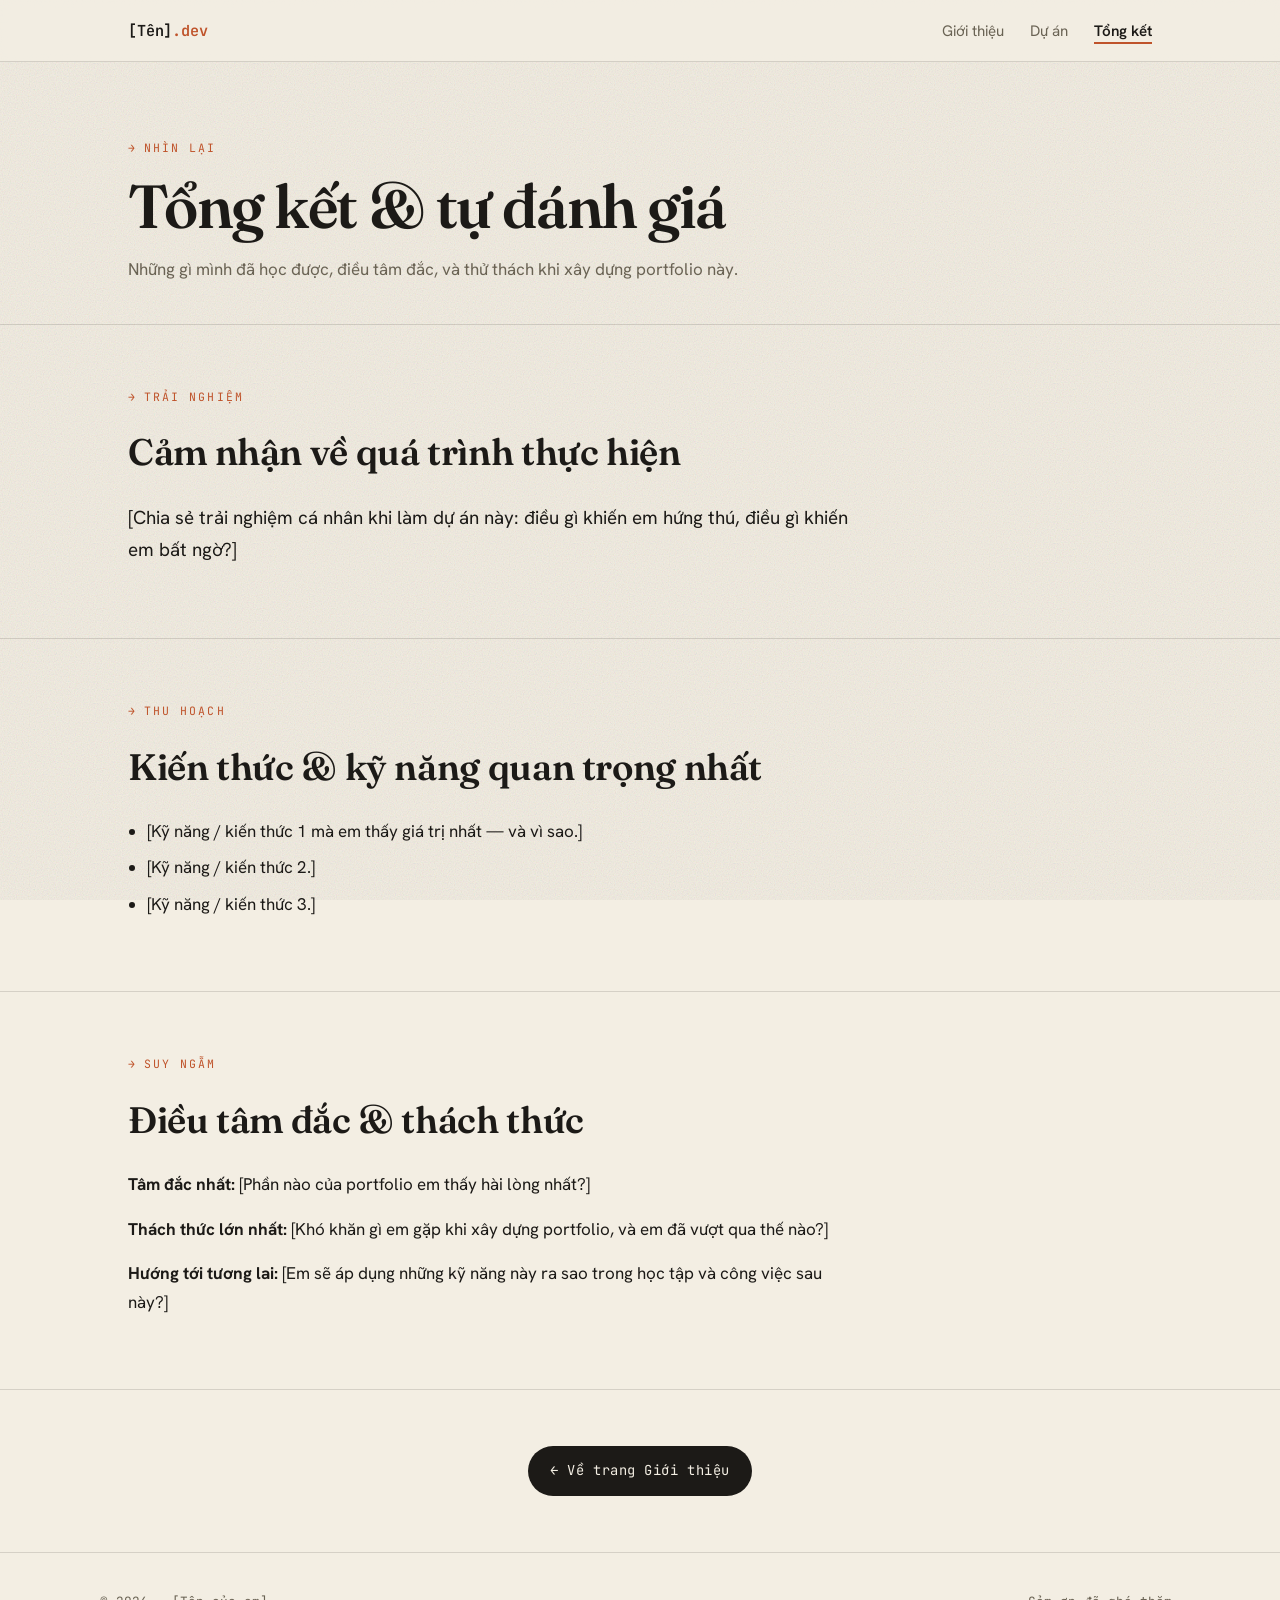
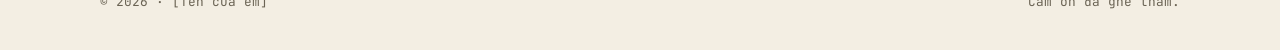
==== conclusion.html @ d0f8192b "Add files via upload" ====
<!DOCTYPE html>
<html lang="vi">
<head>
  <meta charset="UTF-8" />
  <meta name="viewport" content="width=device-width, initial-scale=1.0" />
  <title>Tổng kết — [Tên của em]</title>
  <link rel="preconnect" href="https://fonts.googleapis.com" />
  <link rel="preconnect" href="https://fonts.gstatic.com" crossorigin />
  <link href="https://fonts.googleapis.com/css2?family=Fraunces:ital,opsz,wght@0,9..144,400..700;1,9..144,400..600&family=Hanken+Grotesk:wght@400;500;600&family=JetBrains+Mono:wght@400;500;600&display=swap" rel="stylesheet" />
  <link rel="stylesheet" href="style.css" />
</head>
<body>

  <header class="topbar">
    <nav class="nav">
      <a class="brand" href="index.html">[Tên]<span>.dev</span></a>
      <ul class="nav-links">
        <li><a href="index.html">Giới thiệu</a></li>
        <li><a href="projects.html">Dự án</a></li>
        <li><a href="conclusion.html" class="is-active">Tổng kết</a></li>
      </ul>
    </nav>
  </header>

  <section class="page-head">
    <div class="wrap">
      <span class="kicker rise d1">Nhìn lại</span>
      <h1 class="rise d2">Tổng kết &amp; tự đánh giá</h1>
      <p class="rise d3">Những gì mình đã học được, điều tâm đắc, và thử thách khi xây dựng portfolio này.</p>
    </div>
  </section>

  <!-- ===== TRẢI NGHIỆM ===== -->
  <section class="section">
    <div class="wrap">
      <span class="kicker">Trải nghiệm</span>
      <h2>Cảm nhận về quá trình thực hiện</h2>
      <!-- 👉 Viết thật, bằng giọng của em — đây là phần thể hiện sự trưởng thành -->
      <p class="lead">[Chia sẻ trải nghiệm cá nhân khi làm dự án này: điều gì khiến em hứng thú,
         điều gì khiến em bất ngờ?]</p>
    </div>
  </section>

  <!-- ===== KIẾN THỨC & KỸ NĂNG ===== -->
  <section class="section">
    <div class="wrap">
      <span class="kicker">Thu hoạch</span>
      <h2>Kiến thức &amp; kỹ năng quan trọng nhất</h2>
      <ul>
        <li>[Kỹ năng / kiến thức 1 mà em thấy giá trị nhất — và vì sao.]</li>
        <li>[Kỹ năng / kiến thức 2.]</li>
        <li>[Kỹ năng / kiến thức 3.]</li>
      </ul>
    </div>
  </section>

  <!-- ===== TÂM ĐẮC & THÁCH THỨC ===== -->
  <section class="section">
    <div class="wrap">
      <span class="kicker">Suy ngẫm</span>
      <h2>Điều tâm đắc &amp; thách thức</h2>
      <p><strong>Tâm đắc nhất:</strong> [Phần nào của portfolio em thấy hài lòng nhất?]</p>
      <p><strong>Thách thức lớn nhất:</strong> [Khó khăn gì em gặp khi xây dựng portfolio, và
         em đã vượt qua thế nào?]</p>
      <p><strong>Hướng tới tương lai:</strong> [Em sẽ áp dụng những kỹ năng này ra sao trong
         học tập và công việc sau này?]</p>
    </div>
  </section>

  <section class="section" style="text-align:center;">
    <div class="wrap">
      <a class="btn" href="index.html">← Về trang Giới thiệu</a>
    </div>
  </section>

  <footer class="foot">
    <div class="wrap" style="display:flex; justify-content:space-between; flex-wrap:wrap; gap:10px; padding:0;">
      <span>© 2026 · [Tên của em]</span>
      <span>Cảm ơn đã ghé thăm.</span>
    </div>
  </footer>

</body>
</html>
---- style.css ----
/* =========================================================
   PORTFOLIO — STYLE.CSS
   Bảng màu, font, bố cục dùng chung cho cả 3 trang.
   Em hầu như KHÔNG cần sửa file này. Nếu muốn đổi màu chủ đạo,
   chỉ cần đổi giá trị --accent ở ngay khối :root bên dưới.
   ========================================================= */

:root {
  /* --- Màu --- */
  --paper:      #F3EEE3;   /* nền giấy ngả kem */
  --paper-2:    #ECE4D4;   /* nền khối/thẻ, đậm hơn nền chính một chút */
  --ink:        #1C1A17;   /* chữ chính, gần đen, hơi ấm */
  --ink-soft:   #6A6354;   /* chữ phụ, nâu xám */
  --accent:     #BF532A;   /* MÀU NHẤN — đổi mã này là đổi tông cả web */
  --accent-deep:#8E3C1C;
  --line:       rgba(28, 26, 23, 0.14);

  /* --- Font --- */
  --display: "Fraunces", Georgia, serif;
  --body:    "Hanken Grotesk", system-ui, sans-serif;
  --mono:    "JetBrains Mono", "Courier New", monospace;

  --maxw: 1080px;
}

/* --- Reset nhẹ --- */
*, *::before, *::after { box-sizing: border-box; margin: 0; padding: 0; }
html { scroll-behavior: smooth; }

body {
  font-family: var(--body);
  background: var(--paper);
  color: var(--ink);
  line-height: 1.7;
  font-size: 17px;
  -webkit-font-smoothing: antialiased;
  position: relative;
  overflow-x: hidden;
}

/* Lớp giấy nhám rất mờ tạo chiều sâu (không bắt buộc, thuần trang trí) */
body::before {
  content: "";
  position: fixed;
  inset: 0;
  pointer-events: none;
  z-index: 0;
  opacity: 0.45;
  background-image: url("data:image/svg+xml,%3Csvg xmlns='http://www.w3.org/2000/svg' width='160' height='160'%3E%3Cfilter id='n'%3E%3CfeTurbulence type='fractalNoise' baseFrequency='0.85' numOctaves='2' stitchTiles='stitch'/%3E%3C/filter%3E%3Crect width='100%25' height='100%25' filter='url(%23n)' opacity='0.5'/%3E%3C/svg%3E");
  mix-blend-mode: multiply;
}

/* =========================================================
   LAYOUT CHUNG
   ========================================================= */
.wrap { width: 100%; max-width: var(--maxw); margin: 0 auto; padding: 0 28px; position: relative; z-index: 1; }

.kicker {
  font-family: var(--mono);
  font-size: 0.72rem;
  letter-spacing: 0.18em;
  text-transform: uppercase;
  color: var(--accent);
  display: inline-flex;
  align-items: center;
  gap: 0.6em;
}
.kicker::before { content: "→"; }

/* =========================================================
   THANH ĐIỀU HƯỚNG (dùng chung 3 trang)
   ========================================================= */
.topbar {
  position: sticky;
  top: 0;
  z-index: 20;
  background: rgba(243, 238, 227, 0.82);
  backdrop-filter: blur(8px);
  border-bottom: 1px solid var(--line);
}
.nav {
  max-width: var(--maxw);
  margin: 0 auto;
  padding: 16px 28px;
  display: flex;
  align-items: center;
  justify-content: space-between;
}
.brand {
  font-family: var(--mono);
  font-size: 0.95rem;
  font-weight: 600;
  color: var(--ink);
  text-decoration: none;
  letter-spacing: -0.01em;
}
.brand span { color: var(--accent); }
.nav-links { display: flex; gap: 26px; list-style: none; }
.nav-links a {
  font-size: 0.95rem;
  color: var(--ink-soft);
  text-decoration: none;
  position: relative;
  padding-bottom: 3px;
  transition: color 0.2s ease;
}
.nav-links a::after {
  content: "";
  position: absolute;
  left: 0; bottom: 0;
  width: 0; height: 2px;
  background: var(--accent);
  transition: width 0.28s ease;
}
.nav-links a:hover { color: var(--ink); }
.nav-links a:hover::after,
.nav-links a.is-active::after { width: 100%; }
.nav-links a.is-active { color: var(--ink); font-weight: 600; }

/* =========================================================
   HERO (trang Giới thiệu)
   ========================================================= */
.hero { padding: 90px 0 70px; border-bottom: 1px solid var(--line); }
.hero h1 {
  font-family: var(--display);
  font-weight: 600;
  font-size: clamp(2.6rem, 7vw, 5.2rem);
  line-height: 1.02;
  letter-spacing: -0.02em;
  margin: 18px 0 22px;
}
.hero h1 em { font-style: italic; color: var(--accent); }
.hero .lede {
  font-size: clamp(1.05rem, 2.2vw, 1.35rem);
  color: var(--ink-soft);
  max-width: 620px;
}

/* =========================================================
   TIÊU ĐỀ TRANG (Dự án / Tổng kết)
   ========================================================= */
.page-head { padding: 70px 0 40px; border-bottom: 1px solid var(--line); }
.page-head h1 {
  font-family: var(--display);
  font-weight: 600;
  font-size: clamp(2.2rem, 5.5vw, 3.8rem);
  line-height: 1.05;
  letter-spacing: -0.02em;
  margin-top: 14px;
}
.page-head p { color: var(--ink-soft); max-width: 640px; margin-top: 16px; }

/* =========================================================
   KHỐI NỘI DUNG CHUNG
   ========================================================= */
.section { padding: 56px 0; border-bottom: 1px solid var(--line); }
.section:last-of-type { border-bottom: none; }
.section h2 {
  font-family: var(--display);
  font-weight: 600;
  font-size: clamp(1.6rem, 3.4vw, 2.3rem);
  letter-spacing: -0.01em;
  margin: 12px 0 18px;
}
.section p { margin-bottom: 16px; max-width: 720px; }
.section ul { margin: 4px 0 16px 1.1em; max-width: 720px; }
.section li { margin-bottom: 8px; }
.lead { font-size: 1.18rem; color: var(--ink); }

a.inline { color: var(--accent-deep); text-decoration: underline; text-underline-offset: 3px; }

/* =========================================================
   THẺ DỰ ÁN (6 nhiệm vụ)
   ========================================================= */
.project {
  padding: 48px 0;
  border-bottom: 1px solid var(--line);
  display: grid;
  grid-template-columns: 88px 1fr;
  gap: 8px 28px;
}
.project:last-child { border-bottom: none; }
.project .num {
  font-family: var(--display);
  font-size: 3rem;
  font-weight: 500;
  line-height: 1;
  color: var(--accent);
  font-feature-settings: "ss01";
}
.project .head .src {
  font-family: var(--mono);
  font-size: 0.74rem;
  letter-spacing: 0.08em;
  color: var(--ink-soft);
  background: var(--paper-2);
  border: 1px solid var(--line);
  padding: 3px 9px;
  border-radius: 999px;
  display: inline-block;
  margin-bottom: 10px;
}
.project h3 {
  font-family: var(--display);
  font-weight: 600;
  font-size: clamp(1.4rem, 3vw, 1.9rem);
  letter-spacing: -0.01em;
  line-height: 1.1;
  margin-bottom: 18px;
}
.project .body { grid-column: 2; }
.project .body p { max-width: 720px; margin-bottom: 14px; }

/* Tiểu mục: Mục tiêu / Quá trình / Sản phẩm */
.subhead {
  font-family: var(--mono);
  font-size: 0.78rem;
  letter-spacing: 0.1em;
  text-transform: uppercase;
  color: var(--accent-deep);
  margin: 22px 0 6px;
  display: block;
}

/* Khung "Phản tư / Vì sao" — chính phần này kéo điểm lên Mức 4 */
.reflect {
  margin-top: 22px;
  padding: 18px 22px;
  background: var(--paper-2);
  border-left: 3px solid var(--accent);
  border-radius: 0 8px 8px 0;
}
.reflect .label {
  font-family: var(--mono);
  font-size: 0.72rem;
  letter-spacing: 0.14em;
  text-transform: uppercase;
  color: var(--accent-deep);
  display: block;
  margin-bottom: 8px;
}
.reflect p { margin-bottom: 0; font-size: 0.98rem; }

/* Khối code / quy tắc đặt tên / prompt — hợp gu CS */
.code {
  font-family: var(--mono);
  font-size: 0.88rem;
  background: var(--ink);
  color: #EDE7D8;
  padding: 16px 18px;
  border-radius: 8px;
  overflow-x: auto;
  margin: 10px 0 16px;
  line-height: 1.6;
}

/* Ảnh chụp minh hoạ + chú thích */
figure { margin: 16px 0 18px; }
figure img {
  width: 100%;
  height: auto;
  display: block;
  border: 1px solid var(--line);
  border-radius: 8px;
}
figcaption {
  font-family: var(--mono);
  font-size: 0.76rem;
  color: var(--ink-soft);
  margin-top: 8px;
}
.img-placeholder {
  border: 1.5px dashed var(--accent);
  border-radius: 8px;
  background: var(--paper-2);
  padding: 38px 20px;
  text-align: center;
  font-family: var(--mono);
  font-size: 0.82rem;
  color: var(--ink-soft);
}

/* Nhúng video (tỉ lệ 16:9) */
.video {
  position: relative;
  width: 100%;
  aspect-ratio: 16 / 9;
  border-radius: 8px;
  overflow: hidden;
  border: 1px solid var(--line);
  margin: 12px 0 16px;
}
.video iframe { position: absolute; inset: 0; width: 100%; height: 100%; border: 0; }

/* =========================================================
   NÚT / LIÊN KẾT NỔI BẬT
   ========================================================= */
.btn {
  display: inline-flex;
  align-items: center;
  gap: 10px;
  font-family: var(--mono);
  font-size: 0.86rem;
  letter-spacing: 0.04em;
  color: var(--paper);
  background: var(--ink);
  padding: 13px 22px;
  border-radius: 999px;
  text-decoration: none;
  transition: transform 0.2s ease, background 0.2s ease;
}
.btn:hover { background: var(--accent); transform: translateY(-2px); }

/* =========================================================
   CHÂN TRANG
   ========================================================= */
.foot {
  padding: 38px 0;
  border-top: 1px solid var(--line);
  font-family: var(--mono);
  font-size: 0.8rem;
  color: var(--ink-soft);
  display: flex;
  justify-content: space-between;
  flex-wrap: wrap;
  gap: 10px;
}
.foot a { color: var(--ink-soft); text-decoration: none; }
.foot a:hover { color: var(--accent); }

/* =========================================================
   HIỆU ỨNG HIỆN DẦN KHI TẢI TRANG
   ========================================================= */
.rise { opacity: 0; transform: translateY(18px); animation: rise 0.7s cubic-bezier(.2,.7,.3,1) forwards; }
.d1 { animation-delay: 0.05s; }
.d2 { animation-delay: 0.15s; }
.d3 { animation-delay: 0.25s; }
.d4 { animation-delay: 0.35s; }
@keyframes rise { to { opacity: 1; transform: translateY(0); } }

@media (prefers-reduced-motion: reduce) {
  .rise { animation: none; opacity: 1; transform: none; }
  html { scroll-behavior: auto; }
}

/* =========================================================
   ĐIỆN THOẠI
   ========================================================= */
@media (max-width: 720px) {
  body { font-size: 16px; }
  .nav-links { gap: 16px; }
  .nav-links a { font-size: 0.85rem; }
  .brand { font-size: 0.8rem; }
  .project { grid-template-columns: 1fr; }
  .project .num { font-size: 2.4rem; }
  .project .body { grid-column: 1; }
  .hero { padding: 60px 0 48px; }
}
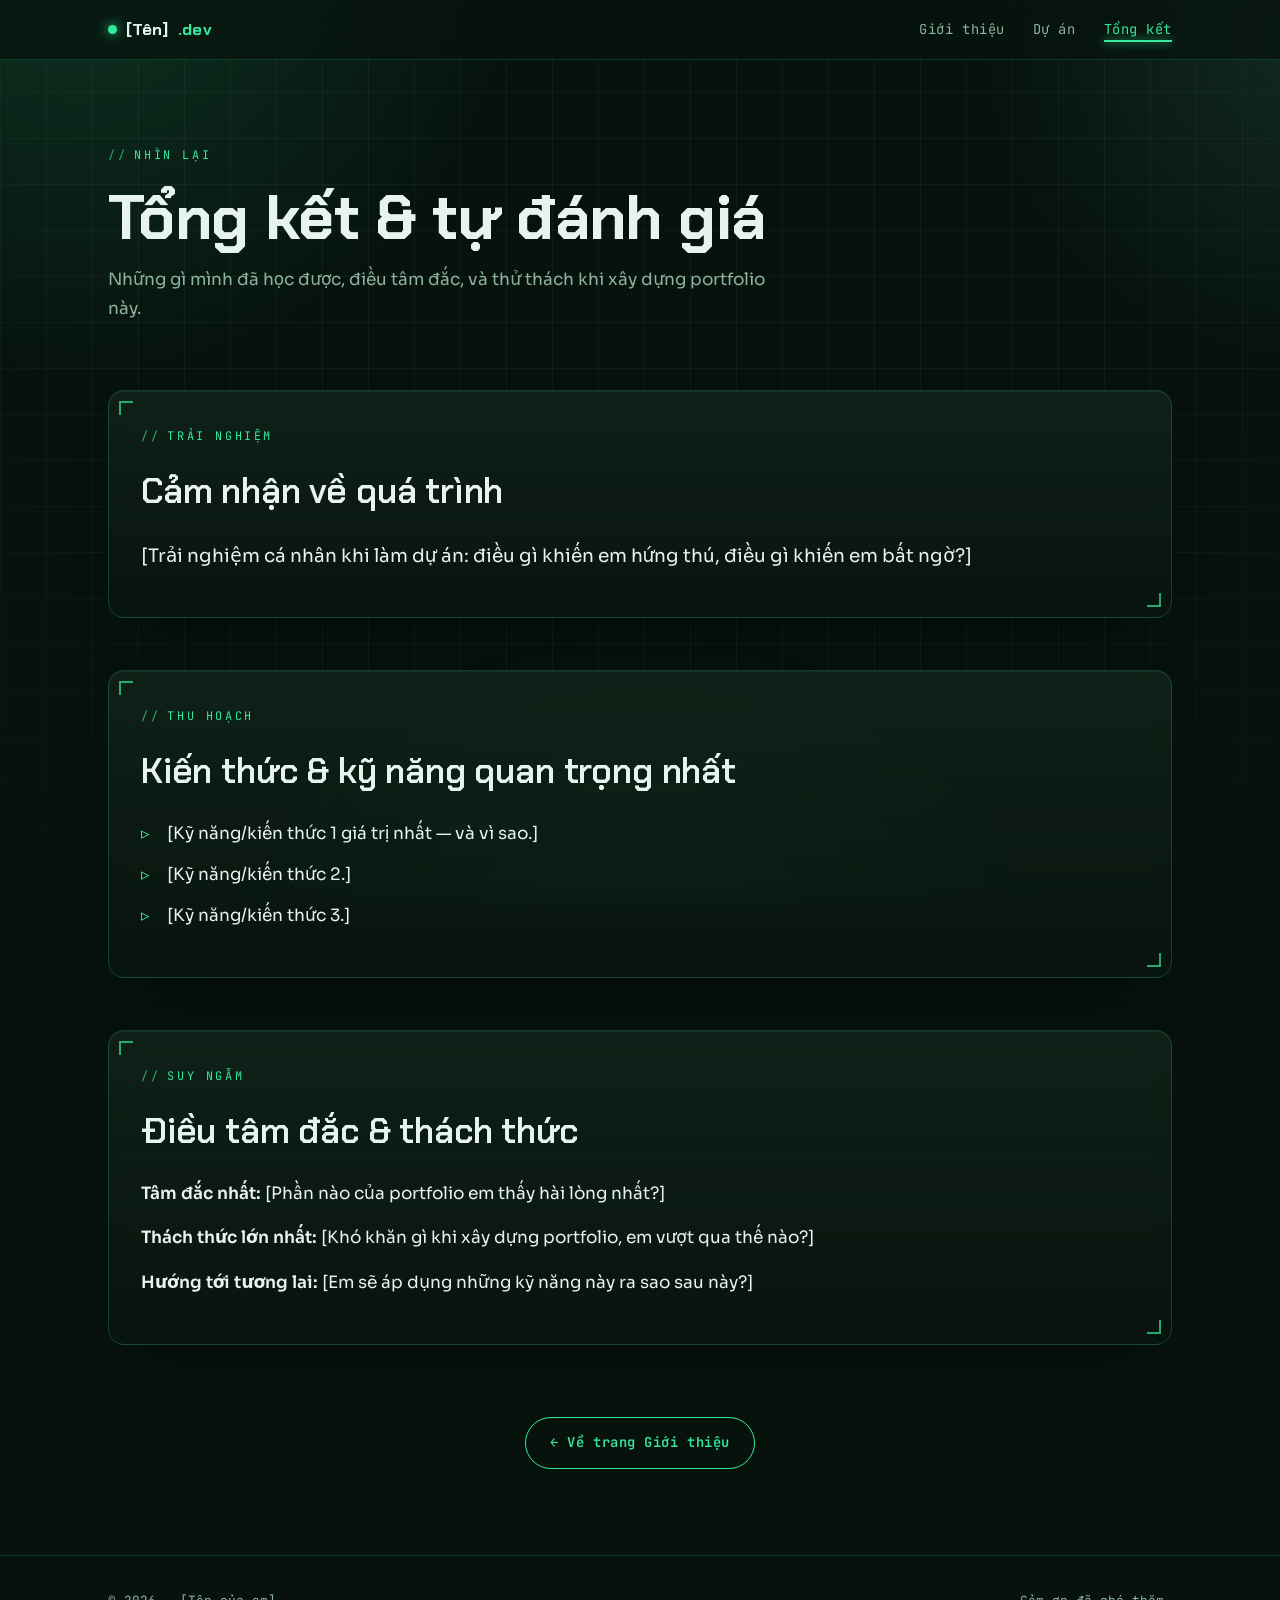
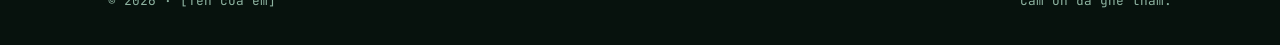
==== commit ae0eb35a: "Add files via upload" ====
--- a/conclusion.html
+++ b/conclusion.html
@@ -6,14 +6,14 @@
   <title>Tổng kết — [Tên của em]</title>
   <link rel="preconnect" href="https://fonts.googleapis.com" />
   <link rel="preconnect" href="https://fonts.gstatic.com" crossorigin />
-  <link href="https://fonts.googleapis.com/css2?family=Fraunces:ital,opsz,wght@0,9..144,400..700;1,9..144,400..600&family=Hanken+Grotesk:wght@400;500;600&family=JetBrains+Mono:wght@400;500;600&display=swap" rel="stylesheet" />
+  <link href="https://fonts.googleapis.com/css2?family=Chakra+Petch:wght@400;500;600;700&family=Sora:wght@400;500;600;700&family=JetBrains+Mono:wght@400;500;600&display=swap" rel="stylesheet" />
   <link rel="stylesheet" href="style.css" />
 </head>
 <body>
 
   <header class="topbar">
     <nav class="nav">
-      <a class="brand" href="index.html">[Tên]<span>.dev</span></a>
+      <a class="brand" href="index.html"><span class="dot"></span>[Tên]<span>.dev</span></a>
       <ul class="nav-links">
         <li><a href="index.html">Giới thiệu</a></li>
         <li><a href="projects.html">Dự án</a></li>
@@ -30,55 +30,52 @@
     </div>
   </section>
 
-  <!-- ===== TRẢI NGHIỆM ===== -->
   <section class="section">
     <div class="wrap">
-      <span class="kicker">Trải nghiệm</span>
-      <h2>Cảm nhận về quá trình thực hiện</h2>
-      <!-- 👉 Viết thật, bằng giọng của em — đây là phần thể hiện sự trưởng thành -->
-      <p class="lead">[Chia sẻ trải nghiệm cá nhân khi làm dự án này: điều gì khiến em hứng thú,
-         điều gì khiến em bất ngờ?]</p>
+      <div class="panel hud rise d1">
+        <span class="kicker">Trải nghiệm</span>
+        <h2>Cảm nhận về quá trình</h2>
+        <p class="lead">[Trải nghiệm cá nhân khi làm dự án: điều gì khiến em hứng thú, điều gì khiến em bất ngờ?]</p>
+      </div>
     </div>
   </section>
 
-  <!-- ===== KIẾN THỨC & KỸ NĂNG ===== -->
   <section class="section">
     <div class="wrap">
-      <span class="kicker">Thu hoạch</span>
-      <h2>Kiến thức &amp; kỹ năng quan trọng nhất</h2>
-      <ul>
-        <li>[Kỹ năng / kiến thức 1 mà em thấy giá trị nhất — và vì sao.]</li>
-        <li>[Kỹ năng / kiến thức 2.]</li>
-        <li>[Kỹ năng / kiến thức 3.]</li>
-      </ul>
+      <div class="panel hud rise d2">
+        <span class="kicker">Thu hoạch</span>
+        <h2>Kiến thức &amp; kỹ năng quan trọng nhất</h2>
+        <ul>
+          <li>[Kỹ năng/kiến thức 1 giá trị nhất — và vì sao.]</li>
+          <li>[Kỹ năng/kiến thức 2.]</li>
+          <li>[Kỹ năng/kiến thức 3.]</li>
+        </ul>
+      </div>
     </div>
   </section>
 
-  <!-- ===== TÂM ĐẮC & THÁCH THỨC ===== -->
   <section class="section">
     <div class="wrap">
-      <span class="kicker">Suy ngẫm</span>
-      <h2>Điều tâm đắc &amp; thách thức</h2>
-      <p><strong>Tâm đắc nhất:</strong> [Phần nào của portfolio em thấy hài lòng nhất?]</p>
-      <p><strong>Thách thức lớn nhất:</strong> [Khó khăn gì em gặp khi xây dựng portfolio, và
-         em đã vượt qua thế nào?]</p>
-      <p><strong>Hướng tới tương lai:</strong> [Em sẽ áp dụng những kỹ năng này ra sao trong
-         học tập và công việc sau này?]</p>
+      <div class="panel hud rise d1">
+        <span class="kicker">Suy ngẫm</span>
+        <h2>Điều tâm đắc &amp; thách thức</h2>
+        <p><strong>Tâm đắc nhất:</strong> [Phần nào của portfolio em thấy hài lòng nhất?]</p>
+        <p><strong>Thách thức lớn nhất:</strong> [Khó khăn gì khi xây dựng portfolio, em vượt qua thế nào?]</p>
+        <p><strong>Hướng tới tương lai:</strong> [Em sẽ áp dụng những kỹ năng này ra sao sau này?]</p>
+      </div>
     </div>
   </section>
 
-  <section class="section" style="text-align:center;">
-    <div class="wrap">
-      <a class="btn" href="index.html">← Về trang Giới thiệu</a>
-    </div>
+  <section class="section" style="text-align:center; margin-top:20px;">
+    <div class="wrap"><a class="btn btn-ghost" href="index.html">← Về trang Giới thiệu</a></div>
   </section>
 
   <footer class="foot">
-    <div class="wrap" style="display:flex; justify-content:space-between; flex-wrap:wrap; gap:10px; padding:0;">
+    <div class="wrap">
       <span>© 2026 · [Tên của em]</span>
       <span>Cảm ơn đã ghé thăm.</span>
     </div>
   </footer>
 
 </body>
-</html>
+</html>
--- a/style.css
+++ b/style.css
@@ -1,358 +1,308 @@
 /* =========================================================
-   PORTFOLIO — STYLE.CSS
-   Bảng màu, font, bố cục dùng chung cho cả 3 trang.
-   Em hầu như KHÔNG cần sửa file này. Nếu muốn đổi màu chủ đạo,
-   chỉ cần đổi giá trị --accent ở ngay khối :root bên dưới.
-   ========================================================= */
-
+   PORTFOLIO — STYLE.CSS  ·  "NEON GRID" futuristic theme
+   Tông xanh lá công nghệ · nền tối · glow · thẻ kính.
+   Muốn ĐỔI MÀU xanh chủ đạo: chỉ cần sửa --accent ở :root.
+   ========================================================= */
+ 
 :root {
-  /* --- Màu --- */
-  --paper:      #F3EEE3;   /* nền giấy ngả kem */
-  --paper-2:    #ECE4D4;   /* nền khối/thẻ, đậm hơn nền chính một chút */
-  --ink:        #1C1A17;   /* chữ chính, gần đen, hơi ấm */
-  --ink-soft:   #6A6354;   /* chữ phụ, nâu xám */
-  --accent:     #BF532A;   /* MÀU NHẤN — đổi mã này là đổi tông cả web */
-  --accent-deep:#8E3C1C;
-  --line:       rgba(28, 26, 23, 0.14);
-
+  /* --- Màu nền & chữ --- */
+  --bg:        #07120D;   /* nền chính: xanh-đen rất sâu */
+  --bg-2:      #0A1812;
+  --ink:       #E7F4ED;   /* chữ chính, trắng ngả xanh */
+  --ink-soft:  #8DB3A0;   /* chữ phụ */
+ 
+  /* --- MÀU NHẤN (đổi mã này là đổi cả web) --- */
+  --accent:      #34E89E;  /* xanh lá ngọc lục bảo */
+  --accent-2:    #6BFFC9;  /* xanh mint sáng cho glow/điểm nhấn */
+  --accent-deep: #16A06A;
+  --glow:        rgba(52, 232, 158, 0.45);
+ 
+  /* --- Kính & đường kẻ --- */
+  --panel:     linear-gradient(180deg, rgba(20,42,31,0.62), rgba(9,22,16,0.5));
+  --panel-brd: rgba(52, 232, 158, 0.20);
+  --line:      rgba(141, 179, 160, 0.14);
+ 
   /* --- Font --- */
-  --display: "Fraunces", Georgia, serif;
-  --body:    "Hanken Grotesk", system-ui, sans-serif;
-  --mono:    "JetBrains Mono", "Courier New", monospace;
-
-  --maxw: 1080px;
-}
-
-/* --- Reset nhẹ --- */
+  --display: "Chakra Petch", system-ui, sans-serif;
+  --body:    "Sora", system-ui, sans-serif;
+  --mono:    "JetBrains Mono", monospace;
+ 
+  --maxw: 1120px;
+  color-scheme: dark;
+}
+ 
 *, *::before, *::after { box-sizing: border-box; margin: 0; padding: 0; }
 html { scroll-behavior: smooth; }
-
+ 
 body {
   font-family: var(--body);
-  background: var(--paper);
+  background: var(--bg);
   color: var(--ink);
   line-height: 1.7;
   font-size: 17px;
   -webkit-font-smoothing: antialiased;
   position: relative;
   overflow-x: hidden;
-}
-
-/* Lớp giấy nhám rất mờ tạo chiều sâu (không bắt buộc, thuần trang trí) */
+  min-height: 100vh;
+}
+ 
+/* Ánh sáng nền (glow) tạo chiều sâu */
 body::before {
   content: "";
   position: fixed;
   inset: 0;
+  z-index: 0;
   pointer-events: none;
+  background:
+    radial-gradient(60vw 60vw at 6% -8%, rgba(52,232,158,0.16), transparent 60%),
+    radial-gradient(48vw 48vw at 102% 4%, rgba(107,255,201,0.10), transparent 55%),
+    radial-gradient(55vw 55vw at 50% 118%, rgba(22,160,106,0.14), transparent 62%);
+}
+/* Lưới blueprint mờ */
+body::after {
+  content: "";
+  position: fixed;
+  inset: 0;
   z-index: 0;
-  opacity: 0.45;
-  background-image: url("data:image/svg+xml,%3Csvg xmlns='http://www.w3.org/2000/svg' width='160' height='160'%3E%3Cfilter id='n'%3E%3CfeTurbulence type='fractalNoise' baseFrequency='0.85' numOctaves='2' stitchTiles='stitch'/%3E%3C/filter%3E%3Crect width='100%25' height='100%25' filter='url(%23n)' opacity='0.5'/%3E%3C/svg%3E");
-  mix-blend-mode: multiply;
-}
-
+  pointer-events: none;
+  opacity: 0.5;
+  background-image:
+    linear-gradient(var(--line) 1px, transparent 1px),
+    linear-gradient(90deg, var(--line) 1px, transparent 1px);
+  background-size: 46px 46px;
+  -webkit-mask-image: radial-gradient(circle at 50% 30%, #000 60%, transparent 100%);
+          mask-image: radial-gradient(circle at 50% 30%, #000 60%, transparent 100%);
+}
+ 
 /* =========================================================
    LAYOUT CHUNG
    ========================================================= */
 .wrap { width: 100%; max-width: var(--maxw); margin: 0 auto; padding: 0 28px; position: relative; z-index: 1; }
-
+ 
 .kicker {
   font-family: var(--mono);
-  font-size: 0.72rem;
-  letter-spacing: 0.18em;
+  font-size: 0.74rem;
+  letter-spacing: 0.22em;
   text-transform: uppercase;
   color: var(--accent);
   display: inline-flex;
   align-items: center;
   gap: 0.6em;
 }
-.kicker::before { content: "→"; }
-
-/* =========================================================
-   THANH ĐIỀU HƯỚNG (dùng chung 3 trang)
+.kicker::before { content: "//"; opacity: 0.7; }
+ 
+/* Thẻ kính dùng lại nhiều nơi */
+.panel {
+  background: var(--panel);
+  border: 1px solid var(--panel-brd);
+  border-radius: 16px;
+  backdrop-filter: blur(10px);
+  -webkit-backdrop-filter: blur(10px);
+  box-shadow: 0 24px 60px -34px rgba(0,0,0,0.9), inset 0 1px 0 rgba(107,255,201,0.07);
+  padding: 30px 32px;
+  position: relative;
+}
+/* Góc HUD trang trí */
+.hud::before, .hud::after {
+  content: "";
+  position: absolute;
+  width: 14px; height: 14px;
+  border: 2px solid var(--accent);
+  opacity: 0.7;
+}
+.hud::before { top: 10px; left: 10px; border-right: 0; border-bottom: 0; }
+.hud::after  { bottom: 10px; right: 10px; border-left: 0; border-top: 0; }
+ 
+/* =========================================================
+   THANH ĐIỀU HƯỚNG
    ========================================================= */
 .topbar {
   position: sticky;
   top: 0;
-  z-index: 20;
-  background: rgba(243, 238, 227, 0.82);
-  backdrop-filter: blur(8px);
-  border-bottom: 1px solid var(--line);
-}
-.nav {
-  max-width: var(--maxw);
-  margin: 0 auto;
-  padding: 16px 28px;
-  display: flex;
-  align-items: center;
-  justify-content: space-between;
-}
+  z-index: 30;
+  background: rgba(7,18,13,0.72);
+  backdrop-filter: blur(12px);
+  border-bottom: 1px solid var(--panel-brd);
+}
+.nav { max-width: var(--maxw); margin: 0 auto; padding: 15px 28px; display: flex; align-items: center; justify-content: space-between; }
 .brand {
-  font-family: var(--mono);
-  font-size: 0.95rem;
-  font-weight: 600;
+  font-family: var(--display);
+  font-weight: 700;
+  font-size: 1.05rem;
   color: var(--ink);
   text-decoration: none;
-  letter-spacing: -0.01em;
-}
+  letter-spacing: 0.02em;
+  display: inline-flex; align-items: center; gap: 9px;
+}
+.brand .dot { width: 9px; height: 9px; border-radius: 50%; background: var(--accent); box-shadow: 0 0 12px var(--accent); animation: pulse 2.4s ease-in-out infinite; }
 .brand span { color: var(--accent); }
-.nav-links { display: flex; gap: 26px; list-style: none; }
+@keyframes pulse { 0%,100% { opacity: 1; } 50% { opacity: 0.35; } }
+ 
+.nav-links { display: flex; gap: 28px; list-style: none; }
 .nav-links a {
-  font-size: 0.95rem;
+  font-family: var(--mono);
+  font-size: 0.86rem;
+  letter-spacing: 0.04em;
   color: var(--ink-soft);
   text-decoration: none;
   position: relative;
-  padding-bottom: 3px;
+  padding-bottom: 4px;
   transition: color 0.2s ease;
 }
-.nav-links a::after {
-  content: "";
-  position: absolute;
-  left: 0; bottom: 0;
-  width: 0; height: 2px;
-  background: var(--accent);
-  transition: width 0.28s ease;
-}
+.nav-links a::after { content: ""; position: absolute; left: 0; bottom: 0; width: 0; height: 2px; background: var(--accent); box-shadow: 0 0 10px var(--accent); transition: width 0.28s ease; }
 .nav-links a:hover { color: var(--ink); }
-.nav-links a:hover::after,
-.nav-links a.is-active::after { width: 100%; }
-.nav-links a.is-active { color: var(--ink); font-weight: 600; }
-
+.nav-links a:hover::after, .nav-links a.is-active::after { width: 100%; }
+.nav-links a.is-active { color: var(--accent); }
+ 
 /* =========================================================
    HERO (trang Giới thiệu)
    ========================================================= */
-.hero { padding: 90px 0 70px; border-bottom: 1px solid var(--line); }
+.hero { padding: 96px 0 72px; }
 .hero h1 {
   font-family: var(--display);
-  font-weight: 600;
-  font-size: clamp(2.6rem, 7vw, 5.2rem);
+  font-weight: 700;
+  font-size: clamp(2.6rem, 7vw, 5.4rem);
   line-height: 1.02;
-  letter-spacing: -0.02em;
-  margin: 18px 0 22px;
-}
-.hero h1 em { font-style: italic; color: var(--accent); }
-.hero .lede {
-  font-size: clamp(1.05rem, 2.2vw, 1.35rem);
-  color: var(--ink-soft);
-  max-width: 620px;
-}
-
+  letter-spacing: -0.01em;
+  margin: 20px 0 24px;
+}
+.hero h1 .accent { color: var(--accent); text-shadow: 0 0 38px var(--glow); }
+.hero .lede { font-size: clamp(1.05rem, 2.2vw, 1.32rem); color: var(--ink-soft); max-width: 640px; }
+.hero-cta { display: flex; gap: 14px; flex-wrap: wrap; margin-top: 32px; }
+ 
+/* dải thông số trang trí dưới hero */
+.stat-strip { display: flex; flex-wrap: wrap; gap: 14px; margin-top: 48px; }
+.stat { flex: 1; min-width: 150px; font-family: var(--mono); }
+.stat .n { font-family: var(--display); font-weight: 700; font-size: 1.8rem; color: var(--accent); }
+.stat .l { font-size: 0.72rem; letter-spacing: 0.12em; text-transform: uppercase; color: var(--ink-soft); }
+ 
 /* =========================================================
    TIÊU ĐỀ TRANG (Dự án / Tổng kết)
    ========================================================= */
-.page-head { padding: 70px 0 40px; border-bottom: 1px solid var(--line); }
-.page-head h1 {
-  font-family: var(--display);
-  font-weight: 600;
-  font-size: clamp(2.2rem, 5.5vw, 3.8rem);
-  line-height: 1.05;
-  letter-spacing: -0.02em;
-  margin-top: 14px;
-}
-.page-head p { color: var(--ink-soft); max-width: 640px; margin-top: 16px; }
-
-/* =========================================================
-   KHỐI NỘI DUNG CHUNG
-   ========================================================= */
-.section { padding: 56px 0; border-bottom: 1px solid var(--line); }
-.section:last-of-type { border-bottom: none; }
-.section h2 {
-  font-family: var(--display);
-  font-weight: 600;
-  font-size: clamp(1.6rem, 3.4vw, 2.3rem);
-  letter-spacing: -0.01em;
-  margin: 12px 0 18px;
-}
-.section p { margin-bottom: 16px; max-width: 720px; }
-.section ul { margin: 4px 0 16px 1.1em; max-width: 720px; }
-.section li { margin-bottom: 8px; }
-.lead { font-size: 1.18rem; color: var(--ink); }
-
-a.inline { color: var(--accent-deep); text-decoration: underline; text-underline-offset: 3px; }
-
+.page-head { padding: 80px 0 40px; }
+.page-head h1 { font-family: var(--display); font-weight: 700; font-size: clamp(2.2rem, 5.5vw, 3.9rem); line-height: 1.05; letter-spacing: -0.01em; margin-top: 16px; }
+.page-head p { color: var(--ink-soft); max-width: 660px; margin-top: 16px; }
+ 
+/* =========================================================
+   KHỐI NỘI DUNG
+   ========================================================= */
+.section { padding: 26px 0; }
+.section h2 { font-family: var(--display); font-weight: 600; font-size: clamp(1.5rem, 3.4vw, 2.2rem); letter-spacing: -0.005em; margin: 12px 0 18px; }
+.section p { margin-bottom: 16px; }
+.section ul { margin: 6px 0 16px; list-style: none; }
+.section li { margin-bottom: 12px; padding-left: 26px; position: relative; }
+.section li::before { content: "▹"; position: absolute; left: 0; color: var(--accent); }
+.lead { font-size: 1.16rem; color: var(--ink); }
+strong { color: var(--ink); font-weight: 600; }
+a.inline { color: var(--accent); text-decoration: none; border-bottom: 1px solid var(--accent-deep); }
+a.inline:hover { color: var(--accent-2); }
+ 
 /* =========================================================
    THẺ DỰ ÁN (6 nhiệm vụ)
    ========================================================= */
-.project {
-  padding: 48px 0;
-  border-bottom: 1px solid var(--line);
-  display: grid;
-  grid-template-columns: 88px 1fr;
-  gap: 8px 28px;
-}
-.project:last-child { border-bottom: none; }
-.project .num {
-  font-family: var(--display);
-  font-size: 3rem;
-  font-weight: 500;
-  line-height: 1;
-  color: var(--accent);
-  font-feature-settings: "ss01";
-}
-.project .head .src {
-  font-family: var(--mono);
-  font-size: 0.74rem;
-  letter-spacing: 0.08em;
-  color: var(--ink-soft);
-  background: var(--paper-2);
-  border: 1px solid var(--line);
-  padding: 3px 9px;
-  border-radius: 999px;
-  display: inline-block;
-  margin-bottom: 10px;
-}
-.project h3 {
-  font-family: var(--display);
-  font-weight: 600;
-  font-size: clamp(1.4rem, 3vw, 1.9rem);
-  letter-spacing: -0.01em;
-  line-height: 1.1;
-  margin-bottom: 18px;
-}
+.project { margin-bottom: 30px; display: grid; grid-template-columns: 92px 1fr; gap: 6px 30px; }
+.project .num { font-family: var(--display); font-size: 3.1rem; font-weight: 700; line-height: 1; color: var(--accent); text-shadow: 0 0 26px var(--glow); }
+.project .src {
+  font-family: var(--mono); font-size: 0.72rem; letter-spacing: 0.08em; color: var(--accent);
+  background: rgba(52,232,158,0.10); border: 1px solid var(--panel-brd);
+  padding: 4px 11px; border-radius: 999px; display: inline-block; margin-bottom: 12px;
+}
+.project h3 { font-family: var(--display); font-weight: 600; font-size: clamp(1.35rem, 3vw, 1.85rem); line-height: 1.1; margin-bottom: 16px; }
 .project .body { grid-column: 2; }
-.project .body p { max-width: 720px; margin-bottom: 14px; }
-
-/* Tiểu mục: Mục tiêu / Quá trình / Sản phẩm */
-.subhead {
-  font-family: var(--mono);
-  font-size: 0.78rem;
-  letter-spacing: 0.1em;
-  text-transform: uppercase;
-  color: var(--accent-deep);
-  margin: 22px 0 6px;
-  display: block;
-}
-
-/* Khung "Phản tư / Vì sao" — chính phần này kéo điểm lên Mức 4 */
-.reflect {
-  margin-top: 22px;
-  padding: 18px 22px;
-  background: var(--paper-2);
-  border-left: 3px solid var(--accent);
-  border-radius: 0 8px 8px 0;
-}
-.reflect .label {
-  font-family: var(--mono);
-  font-size: 0.72rem;
-  letter-spacing: 0.14em;
-  text-transform: uppercase;
-  color: var(--accent-deep);
-  display: block;
-  margin-bottom: 8px;
-}
+.project .body p { margin-bottom: 14px; }
+ 
+.subhead { font-family: var(--mono); font-size: 0.76rem; letter-spacing: 0.12em; text-transform: uppercase; color: var(--accent); margin: 24px 0 8px; display: flex; align-items: center; gap: 8px; }
+.subhead::before { content: "›"; font-size: 1rem; }
+ 
+/* Khung Phản tư — phần kéo điểm lên mức cao nhất */
+.reflect { margin-top: 24px; padding: 20px 24px; background: rgba(52,232,158,0.06); border: 1px solid var(--panel-brd); border-left: 3px solid var(--accent); border-radius: 0 12px 12px 0; position: relative; }
+.reflect .label { font-family: var(--mono); font-size: 0.72rem; letter-spacing: 0.16em; text-transform: uppercase; color: var(--accent); display: block; margin-bottom: 8px; }
 .reflect p { margin-bottom: 0; font-size: 0.98rem; }
-
-/* Khối code / quy tắc đặt tên / prompt — hợp gu CS */
-.code {
-  font-family: var(--mono);
-  font-size: 0.88rem;
-  background: var(--ink);
-  color: #EDE7D8;
-  padding: 16px 18px;
-  border-radius: 8px;
-  overflow-x: auto;
-  margin: 10px 0 16px;
-  line-height: 1.6;
-}
-
-/* Ảnh chụp minh hoạ + chú thích */
-figure { margin: 16px 0 18px; }
-figure img {
-  width: 100%;
-  height: auto;
-  display: block;
-  border: 1px solid var(--line);
-  border-radius: 8px;
-}
-figcaption {
-  font-family: var(--mono);
-  font-size: 0.76rem;
-  color: var(--ink-soft);
-  margin-top: 8px;
-}
-.img-placeholder {
-  border: 1.5px dashed var(--accent);
-  border-radius: 8px;
-  background: var(--paper-2);
-  padding: 38px 20px;
-  text-align: center;
-  font-family: var(--mono);
-  font-size: 0.82rem;
-  color: var(--ink-soft);
-}
-
-/* Nhúng video (tỉ lệ 16:9) */
-.video {
-  position: relative;
-  width: 100%;
-  aspect-ratio: 16 / 9;
-  border-radius: 8px;
-  overflow: hidden;
-  border: 1px solid var(--line);
-  margin: 12px 0 16px;
-}
+ 
+/* Khối code / quy tắc / prompt */
+.code { font-family: var(--mono); font-size: 0.86rem; background: #04100B; color: var(--accent-2); padding: 16px 18px; border-radius: 10px; border: 1px solid var(--panel-brd); overflow-x: auto; margin: 10px 0 16px; line-height: 1.6; }
+ 
+/* =========================================================
+   GALLERY ẢNH  ·  chèn NHIỀU ảnh trông như bộ sưu tập
+   ========================================================= */
+/* (1) Lưới đều — thả bao nhiêu ảnh cũng tự sắp xếp */
+.gallery { display: grid; grid-template-columns: repeat(auto-fit, minmax(190px, 1fr)); gap: 14px; margin: 14px 0 6px; }
+ 
+/* (2) Lưới nghệ thuật (bento) — ô to ô nhỏ xen kẽ */
+.gallery-art { display: grid; grid-template-columns: repeat(4, 1fr); grid-auto-rows: 130px; gap: 14px; margin: 14px 0 6px; }
+.gallery-art .span-2 { grid-column: span 2; }
+.gallery-art .row-2  { grid-row: span 2; }
+@media (max-width: 720px) { .gallery-art { grid-template-columns: repeat(2, 1fr); } .gallery-art .span-2 { grid-column: span 2; } }
+ 
+/* Một ô ảnh */
+.shot { position: relative; overflow: hidden; border-radius: 12px; border: 1px solid var(--panel-brd); background: var(--bg-2); }
+.shot img { width: 100%; height: 100%; object-fit: cover; display: block; transition: transform 0.5s cubic-bezier(.2,.7,.3,1); }
+.shot:hover img { transform: scale(1.06); }
+.shot::after { content: ""; position: absolute; inset: 0; box-shadow: inset 0 0 0 0 var(--accent); transition: box-shadow 0.3s ease; border-radius: 12px; }
+.shot:hover::after { box-shadow: inset 0 0 0 2px var(--accent), 0 0 24px -6px var(--glow); }
+.shot figcaption { position: absolute; left: 0; right: 0; bottom: 0; padding: 8px 12px; font-family: var(--mono); font-size: 0.72rem; color: var(--ink); background: linear-gradient(180deg, transparent, rgba(4,16,11,0.85)); }
+ 
+/* Ô trống (khi chưa có ảnh) — vẫn đẹp, có chỉ dẫn */
+.shot-empty { border: 1.5px dashed var(--accent); border-radius: 12px; background: rgba(52,232,158,0.05); display: grid; place-items: center; text-align: center; min-height: 150px; padding: 18px; font-family: var(--mono); font-size: 0.78rem; color: var(--ink-soft); }
+.shot-empty span { color: var(--accent); display: block; font-size: 1.4rem; margin-bottom: 6px; }
+ 
+/* Video nhúng 16:9 */
+.video { position: relative; width: 100%; aspect-ratio: 16/9; border-radius: 12px; overflow: hidden; border: 1px solid var(--panel-brd); margin: 12px 0; }
 .video iframe { position: absolute; inset: 0; width: 100%; height: 100%; border: 0; }
-
-/* =========================================================
-   NÚT / LIÊN KẾT NỔI BẬT
-   ========================================================= */
-.btn {
-  display: inline-flex;
-  align-items: center;
-  gap: 10px;
-  font-family: var(--mono);
-  font-size: 0.86rem;
-  letter-spacing: 0.04em;
-  color: var(--paper);
-  background: var(--ink);
-  padding: 13px 22px;
-  border-radius: 999px;
-  text-decoration: none;
-  transition: transform 0.2s ease, background 0.2s ease;
-}
-.btn:hover { background: var(--accent); transform: translateY(-2px); }
-
+ 
+/* =========================================================
+   NÚT
+   ========================================================= */
+.btn { display: inline-flex; align-items: center; gap: 10px; font-family: var(--mono); font-size: 0.86rem; letter-spacing: 0.04em; color: #04130C; background: var(--accent); padding: 13px 24px; border-radius: 999px; text-decoration: none; font-weight: 600; box-shadow: 0 0 26px -6px var(--glow); transition: transform 0.2s ease, box-shadow 0.2s ease; }
+.btn:hover { transform: translateY(-2px); box-shadow: 0 0 40px -4px var(--accent); }
+.btn-ghost { background: transparent; color: var(--accent); border: 1px solid var(--accent); box-shadow: none; }
+.btn-ghost:hover { background: rgba(52,232,158,0.1); box-shadow: 0 0 24px -8px var(--glow); }
+ 
 /* =========================================================
    CHÂN TRANG
    ========================================================= */
-.foot {
-  padding: 38px 0;
-  border-top: 1px solid var(--line);
-  font-family: var(--mono);
-  font-size: 0.8rem;
-  color: var(--ink-soft);
-  display: flex;
-  justify-content: space-between;
-  flex-wrap: wrap;
-  gap: 10px;
-}
+.foot { margin-top: 60px; border-top: 1px solid var(--panel-brd); padding: 34px 0; }
+.foot .wrap { display: flex; justify-content: space-between; flex-wrap: wrap; gap: 10px; font-family: var(--mono); font-size: 0.8rem; color: var(--ink-soft); }
 .foot a { color: var(--ink-soft); text-decoration: none; }
 .foot a:hover { color: var(--accent); }
-
-/* =========================================================
-   HIỆU ỨNG HIỆN DẦN KHI TẢI TRANG
-   ========================================================= */
-.rise { opacity: 0; transform: translateY(18px); animation: rise 0.7s cubic-bezier(.2,.7,.3,1) forwards; }
-.d1 { animation-delay: 0.05s; }
-.d2 { animation-delay: 0.15s; }
-.d3 { animation-delay: 0.25s; }
-.d4 { animation-delay: 0.35s; }
+ 
+/* =========================================================
+   HIỆU ỨNG HIỆN DẦN
+   ========================================================= */
+.rise { opacity: 0; transform: translateY(20px); animation: rise 0.75s cubic-bezier(.2,.7,.3,1) forwards; }
+.d1 { animation-delay: 0.05s; } .d2 { animation-delay: 0.16s; } .d3 { animation-delay: 0.27s; } .d4 { animation-delay: 0.38s; }
 @keyframes rise { to { opacity: 1; transform: translateY(0); } }
-
+ 
 @media (prefers-reduced-motion: reduce) {
   .rise { animation: none; opacity: 1; transform: none; }
+  .brand .dot { animation: none; }
   html { scroll-behavior: auto; }
 }
-
+ 
 /* =========================================================
    ĐIỆN THOẠI
    ========================================================= */
 @media (max-width: 720px) {
   body { font-size: 16px; }
   .nav-links { gap: 16px; }
-  .nav-links a { font-size: 0.85rem; }
-  .brand { font-size: 0.8rem; }
+  .nav-links a { font-size: 0.76rem; }
+  .panel { padding: 22px 20px; }
   .project { grid-template-columns: 1fr; }
-  .project .num { font-size: 2.4rem; }
+  .project .num { font-size: 2.5rem; }
   .project .body { grid-column: 1; }
-  .hero { padding: 60px 0 48px; }
-}
+  .hero { padding: 64px 0 50px; }
+}
+ 
+/* =========================================================
+   IN RA PDF  ·  tự chuyển sang nền trắng cho bản in sạch
+   ========================================================= */
+@media print {
+  :root { --ink: #111; --ink-soft: #444; --accent: #0a7a4f; --panel-brd: #ccc; }
+  body { background: #fff; color: #111; }
+  body::before, body::after { display: none; }
+  .topbar, .hero-cta, .btn, .video { display: none !important; }
+  .panel { background: #fff; box-shadow: none; border: 1px solid #ddd; backdrop-filter: none; }
+  .shot-empty { display: none; }
+  a { color: #0a7a4f; }
+  .project, .panel { break-inside: avoid; }
+}
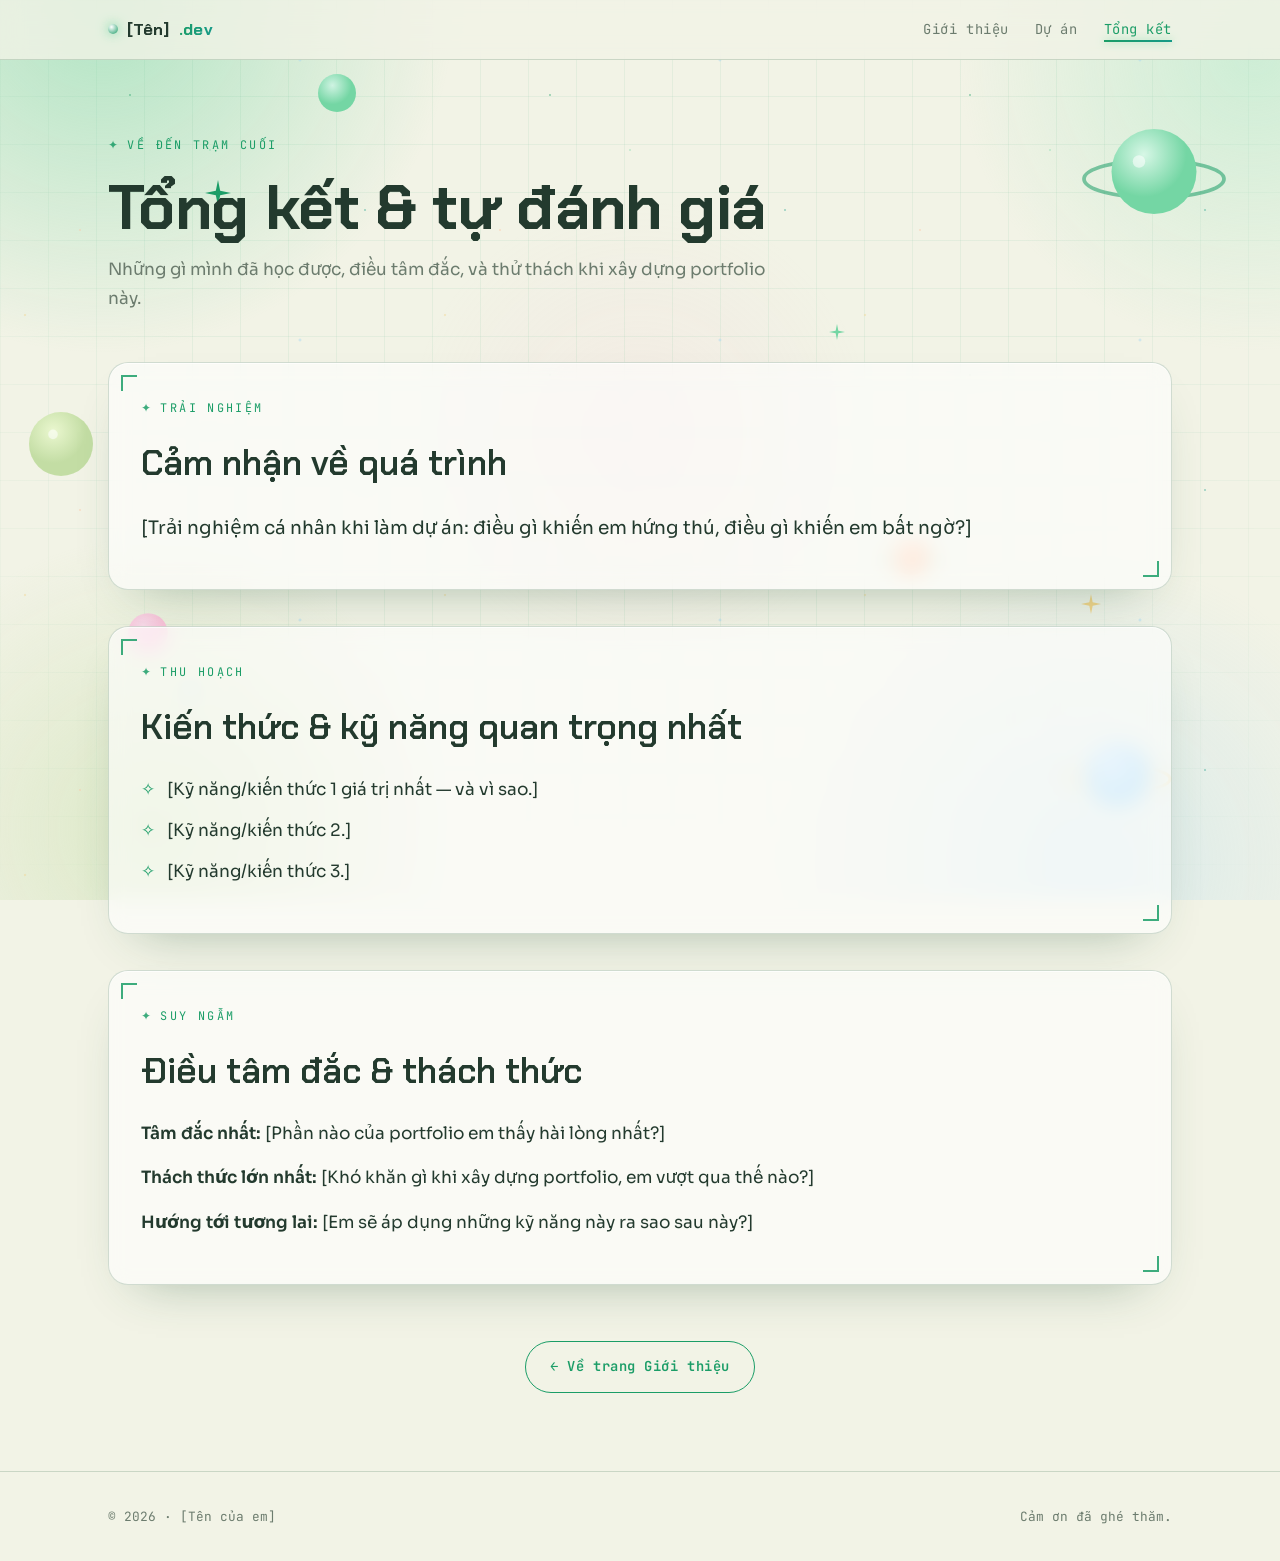
==== commit c98ecef5: "Add files via upload" ====
--- a/conclusion.html
+++ b/conclusion.html
@@ -1,81 +1,84 @@
 <!DOCTYPE html>
 <html lang="vi">
 <head>
-  <meta charset="UTF-8" />
-  <meta name="viewport" content="width=device-width, initial-scale=1.0" />
-  <title>Tổng kết — [Tên của em]</title>
-  <link rel="preconnect" href="https://fonts.googleapis.com" />
-  <link rel="preconnect" href="https://fonts.gstatic.com" crossorigin />
-  <link href="https://fonts.googleapis.com/css2?family=Chakra+Petch:wght@400;500;600;700&family=Sora:wght@400;500;600;700&family=JetBrains+Mono:wght@400;500;600&display=swap" rel="stylesheet" />
-  <link rel="stylesheet" href="style.css" />
+<meta charset="UTF-8" />
+<meta name="viewport" content="width=device-width, initial-scale=1.0" />
+<title>Tổng kết — [Tên của em]</title>
+<link rel="preconnect" href="https://fonts.googleapis.com" />
+<link rel="preconnect" href="https://fonts.gstatic.com" crossorigin />
+<link href="https://fonts.googleapis.com/css2?family=Chakra+Petch:wght@400;500;600;700&family=Sora:wght@400;500;600;700&family=JetBrains+Mono:wght@400;500;600&display=swap" rel="stylesheet" />
+<link rel="stylesheet" href="style.css" />
 </head>
 <body>
 
-  <header class="topbar">
-    <nav class="nav">
-      <a class="brand" href="index.html"><span class="dot"></span>[Tên]<span>.dev</span></a>
-      <ul class="nav-links">
-        <li><a href="index.html">Giới thiệu</a></li>
-        <li><a href="projects.html">Dự án</a></li>
-        <li><a href="conclusion.html" class="is-active">Tổng kết</a></li>
-      </ul>
-    </nav>
-  </header>
+<div class="grid" aria-hidden="true"></div>
+<div class="cosmos" aria-hidden="true">
+  <svg class="planet p1" viewBox="0 0 120 120"><defs><radialGradient id="g1" cx="38%" cy="30%"><stop offset="0%" stop-color="#D7F7E6"/><stop offset="100%" stop-color="#74D6A4"/></radialGradient></defs><ellipse cx="60" cy="64" rx="56" ry="15" fill="none" stroke="#1B9D67" stroke-width="3" opacity=".55"/><circle cx="60" cy="58" r="34" fill="url(#g1)"/><circle cx="48" cy="50" r="5" fill="#fff" opacity=".55"/></svg>
+  <svg class="planet p2" viewBox="0 0 120 120"><defs><radialGradient id="g2" cx="38%" cy="30%"><stop offset="0%" stop-color="#EAF7CF"/><stop offset="100%" stop-color="#C3DDA4"/></radialGradient></defs><circle cx="60" cy="60" r="40" fill="url(#g2)"/><circle cx="50" cy="48" r="6" fill="#fff" opacity=".55"/></svg>
+  <svg class="planet p3" viewBox="0 0 120 120"><defs><radialGradient id="g3" cx="38%" cy="30%"><stop offset="0%" stop-color="#CFE9FB"/><stop offset="100%" stop-color="#A9DAF4"/></radialGradient></defs><ellipse cx="60" cy="62" rx="52" ry="13" fill="none" stroke="#F0D38A" stroke-width="3" opacity=".7"/><circle cx="60" cy="58" r="32" fill="url(#g3)"/></svg>
+  <svg class="planet p4" viewBox="0 0 120 120"><defs><radialGradient id="g4" cx="38%" cy="30%"><stop offset="0%" stop-color="#CFF3E2"/><stop offset="100%" stop-color="#74D6A4"/></radialGradient></defs><circle cx="60" cy="60" r="38" fill="url(#g4)"/></svg>
+  <svg class="planet p5" viewBox="0 0 120 120"><defs><radialGradient id="g5" cx="38%" cy="30%"><stop offset="0%" stop-color="#FFE3CE"/><stop offset="100%" stop-color="#FCC6A4"/></radialGradient></defs><ellipse cx="60" cy="62" rx="50" ry="12" fill="none" stroke="#74D6A4" stroke-width="3" opacity=".6"/><circle cx="60" cy="58" r="30" fill="url(#g5)"/></svg>
+  <svg class="planet p6" viewBox="0 0 120 120"><defs><radialGradient id="g6" cx="38%" cy="30%"><stop offset="0%" stop-color="#F7D9E8"/><stop offset="100%" stop-color="#F8C2D8"/></radialGradient></defs><circle cx="60" cy="60" r="36" fill="url(#g6)"/></svg>
+  <i class="meteor m1"></i><i class="meteor m2"></i><i class="meteor m3"></i><i class="meteor m4"></i><i class="meteor m5"></i>
+  <svg class="spark s1" viewBox="0 0 24 24"><path d="M12 0 L14 10 L24 12 L14 14 L12 24 L10 14 L0 12 L10 10 Z" fill="#1B9D67"/></svg>
+  <svg class="spark s2" viewBox="0 0 24 24"><path d="M12 0 L14 10 L24 12 L14 14 L12 24 L10 14 L0 12 L10 10 Z" fill="#F0D38A"/></svg>
+  <svg class="spark s3" viewBox="0 0 24 24"><path d="M12 0 L14 10 L24 12 L14 14 L12 24 L10 14 L0 12 L10 10 Z" fill="#74D6A4"/></svg>
+  <svg class="spark s4" viewBox="0 0 24 24"><path d="M12 0 L14 10 L24 12 L14 14 L12 24 L10 14 L0 12 L10 10 Z" fill="#A9DAF4"/></svg>
+</div>
 
-  <section class="page-head">
-    <div class="wrap">
-      <span class="kicker rise d1">Nhìn lại</span>
-      <h1 class="rise d2">Tổng kết &amp; tự đánh giá</h1>
-      <p class="rise d3">Những gì mình đã học được, điều tâm đắc, và thử thách khi xây dựng portfolio này.</p>
-    </div>
-  </section>
+<header class="topbar">
+  <nav class="nav">
+    <a class="brand" href="index.html"><span class="dot"></span>[Tên]<span>.dev</span></a>
+    <ul class="nav-links">
+      <li><a href="index.html">Giới thiệu</a></li>
+      <li><a href="projects.html">Dự án</a></li>
+      <li><a href="conclusion.html" class="is-active">Tổng kết</a></li>
+    </ul>
+  </nav>
+</header>
 
-  <section class="section">
-    <div class="wrap">
-      <div class="panel hud rise d1">
-        <span class="kicker">Trải nghiệm</span>
-        <h2>Cảm nhận về quá trình</h2>
-        <p class="lead">[Trải nghiệm cá nhân khi làm dự án: điều gì khiến em hứng thú, điều gì khiến em bất ngờ?]</p>
-      </div>
-    </div>
-  </section>
+<section class="page-head">
+  <div class="wrap"><span class="kicker">Về đến trạm cuối</span><h1>Tổng kết &amp; tự đánh giá</h1>
+  <p>Những gì mình đã học được, điều tâm đắc, và thử thách khi xây dựng portfolio này.</p></div>
+</section>
 
-  <section class="section">
-    <div class="wrap">
-      <div class="panel hud rise d2">
-        <span class="kicker">Thu hoạch</span>
-        <h2>Kiến thức &amp; kỹ năng quan trọng nhất</h2>
-        <ul>
-          <li>[Kỹ năng/kiến thức 1 giá trị nhất — và vì sao.]</li>
-          <li>[Kỹ năng/kiến thức 2.]</li>
-          <li>[Kỹ năng/kiến thức 3.]</li>
-        </ul>
-      </div>
-    </div>
-  </section>
+<section class="section">
+  <div class="wrap"><div class="panel hud">
+    <span class="kicker">Trải nghiệm</span><h2>Cảm nhận về quá trình</h2>
+    <p class="lead">[Trải nghiệm cá nhân khi làm dự án: điều gì khiến em hứng thú, điều gì khiến em bất ngờ?]</p>
+  </div></div>
+</section>
 
-  <section class="section">
-    <div class="wrap">
-      <div class="panel hud rise d1">
-        <span class="kicker">Suy ngẫm</span>
-        <h2>Điều tâm đắc &amp; thách thức</h2>
-        <p><strong>Tâm đắc nhất:</strong> [Phần nào của portfolio em thấy hài lòng nhất?]</p>
-        <p><strong>Thách thức lớn nhất:</strong> [Khó khăn gì khi xây dựng portfolio, em vượt qua thế nào?]</p>
-        <p><strong>Hướng tới tương lai:</strong> [Em sẽ áp dụng những kỹ năng này ra sao sau này?]</p>
-      </div>
-    </div>
-  </section>
+<section class="section">
+  <div class="wrap"><div class="panel hud">
+    <span class="kicker">Thu hoạch</span><h2>Kiến thức &amp; kỹ năng quan trọng nhất</h2>
+    <ul>
+      <li>[Kỹ năng/kiến thức 1 giá trị nhất — và vì sao.]</li>
+      <li>[Kỹ năng/kiến thức 2.]</li>
+      <li>[Kỹ năng/kiến thức 3.]</li>
+    </ul>
+  </div></div>
+</section>
 
-  <section class="section" style="text-align:center; margin-top:20px;">
-    <div class="wrap"><a class="btn btn-ghost" href="index.html">← Về trang Giới thiệu</a></div>
-  </section>
+<section class="section">
+  <div class="wrap"><div class="panel hud">
+    <span class="kicker">Suy ngẫm</span><h2>Điều tâm đắc &amp; thách thức</h2>
+    <p><strong>Tâm đắc nhất:</strong> [Phần nào của portfolio em thấy hài lòng nhất?]</p>
+    <p><strong>Thách thức lớn nhất:</strong> [Khó khăn gì khi xây dựng portfolio, em vượt qua thế nào?]</p>
+    <p><strong>Hướng tới tương lai:</strong> [Em sẽ áp dụng những kỹ năng này ra sao sau này?]</p>
+  </div></div>
+</section>
 
-  <footer class="foot">
-    <div class="wrap">
-      <span>© 2026 · [Tên của em]</span>
-      <span>Cảm ơn đã ghé thăm.</span>
-    </div>
-  </footer>
+<section class="section" style="text-align:center;margin-top:20px">
+  <div class="wrap"><a class="btn btn-ghost" href="index.html">← Về trang Giới thiệu</a></div>
+</section>
+
+<footer class="foot">
+  <div class="wrap">
+    <span>© 2026 · [Tên của em]</span>
+    <span>Cảm ơn đã ghé thăm.</span>
+  </div>
+</footer>
 
 </body>
 </html>
--- a/style.css
+++ b/style.css
@@ -1,308 +1,143 @@
-/* =========================================================
-   PORTFOLIO — STYLE.CSS  ·  "NEON GRID" futuristic theme
-   Tông xanh lá công nghệ · nền tối · glow · thẻ kính.
-   Muốn ĐỔI MÀU xanh chủ đạo: chỉ cần sửa --accent ở :root.
-   ========================================================= */
- 
-:root {
-  /* --- Màu nền & chữ --- */
-  --bg:        #07120D;   /* nền chính: xanh-đen rất sâu */
-  --bg-2:      #0A1812;
-  --ink:       #E7F4ED;   /* chữ chính, trắng ngả xanh */
-  --ink-soft:  #8DB3A0;   /* chữ phụ */
- 
-  /* --- MÀU NHẤN (đổi mã này là đổi cả web) --- */
-  --accent:      #34E89E;  /* xanh lá ngọc lục bảo */
-  --accent-2:    #6BFFC9;  /* xanh mint sáng cho glow/điểm nhấn */
-  --accent-deep: #16A06A;
-  --glow:        rgba(52, 232, 158, 0.45);
- 
-  /* --- Kính & đường kẻ --- */
-  --panel:     linear-gradient(180deg, rgba(20,42,31,0.62), rgba(9,22,16,0.5));
-  --panel-brd: rgba(52, 232, 158, 0.20);
-  --line:      rgba(141, 179, 160, 0.14);
- 
-  /* --- Font --- */
-  --display: "Chakra Petch", system-ui, sans-serif;
-  --body:    "Sora", system-ui, sans-serif;
-  --mono:    "JetBrains Mono", monospace;
- 
-  --maxw: 1120px;
-  color-scheme: dark;
+/* ===== VŨ TRỤ PASTEL · CHỦ ĐẠO XANH LÁ · futuristic =====
+   File thiết kế dùng chung cho cả 3 trang.
+   Muốn đổi sắc độ: sửa các biến màu trong :root. */
+:root{
+  --cream:#F2F3E6; --cream-2:#FAFBEF;
+  --ink:#233A2E; --ink-soft:#6C7C6E;
+  --green:#A2E7C2; --green-2:#74D6A4; --sage:#C3DDA4;
+  --c-green:#1B9D67; --c-teal:#179A88; --c-lime:#4FA63A;
+  --lav:#C2B3F0; --sky:#A9DAF4; --peach:#FCC6A4; --pink:#F8C2D8; --gold:#F0D38A;
+  --c-sky:#3C8FC7; --c-gold:#BC8C2C;
+  --panel:rgba(255,255,255,.6); --panel-brd:rgba(60,110,80,.22); --line:rgba(27,157,103,.14);
+  --glow:rgba(95,210,160,.6);
+  --display:"Chakra Petch",system-ui,sans-serif; --body:"Sora",system-ui,sans-serif; --mono:"JetBrains Mono",monospace;
+  --maxw:1120px; color-scheme:light;
 }
- 
-*, *::before, *::after { box-sizing: border-box; margin: 0; padding: 0; }
-html { scroll-behavior: smooth; }
- 
-body {
-  font-family: var(--body);
-  background: var(--bg);
-  color: var(--ink);
-  line-height: 1.7;
-  font-size: 17px;
-  -webkit-font-smoothing: antialiased;
-  position: relative;
-  overflow-x: hidden;
-  min-height: 100vh;
-}
- 
-/* Ánh sáng nền (glow) tạo chiều sâu */
-body::before {
-  content: "";
-  position: fixed;
-  inset: 0;
-  z-index: 0;
-  pointer-events: none;
-  background:
-    radial-gradient(60vw 60vw at 6% -8%, rgba(52,232,158,0.16), transparent 60%),
-    radial-gradient(48vw 48vw at 102% 4%, rgba(107,255,201,0.10), transparent 55%),
-    radial-gradient(55vw 55vw at 50% 118%, rgba(22,160,106,0.14), transparent 62%);
-}
-/* Lưới blueprint mờ */
-body::after {
-  content: "";
-  position: fixed;
-  inset: 0;
-  z-index: 0;
-  pointer-events: none;
-  opacity: 0.5;
-  background-image:
-    linear-gradient(var(--line) 1px, transparent 1px),
-    linear-gradient(90deg, var(--line) 1px, transparent 1px);
-  background-size: 46px 46px;
-  -webkit-mask-image: radial-gradient(circle at 50% 30%, #000 60%, transparent 100%);
-          mask-image: radial-gradient(circle at 50% 30%, #000 60%, transparent 100%);
-}
- 
-/* =========================================================
-   LAYOUT CHUNG
-   ========================================================= */
-.wrap { width: 100%; max-width: var(--maxw); margin: 0 auto; padding: 0 28px; position: relative; z-index: 1; }
- 
-.kicker {
-  font-family: var(--mono);
-  font-size: 0.74rem;
-  letter-spacing: 0.22em;
-  text-transform: uppercase;
-  color: var(--accent);
-  display: inline-flex;
-  align-items: center;
-  gap: 0.6em;
-}
-.kicker::before { content: "//"; opacity: 0.7; }
- 
-/* Thẻ kính dùng lại nhiều nơi */
-.panel {
-  background: var(--panel);
-  border: 1px solid var(--panel-brd);
-  border-radius: 16px;
-  backdrop-filter: blur(10px);
-  -webkit-backdrop-filter: blur(10px);
-  box-shadow: 0 24px 60px -34px rgba(0,0,0,0.9), inset 0 1px 0 rgba(107,255,201,0.07);
-  padding: 30px 32px;
-  position: relative;
-}
-/* Góc HUD trang trí */
-.hud::before, .hud::after {
-  content: "";
-  position: absolute;
-  width: 14px; height: 14px;
-  border: 2px solid var(--accent);
-  opacity: 0.7;
-}
-.hud::before { top: 10px; left: 10px; border-right: 0; border-bottom: 0; }
-.hud::after  { bottom: 10px; right: 10px; border-left: 0; border-top: 0; }
- 
-/* =========================================================
-   THANH ĐIỀU HƯỚNG
-   ========================================================= */
-.topbar {
-  position: sticky;
-  top: 0;
-  z-index: 30;
-  background: rgba(7,18,13,0.72);
-  backdrop-filter: blur(12px);
-  border-bottom: 1px solid var(--panel-brd);
-}
-.nav { max-width: var(--maxw); margin: 0 auto; padding: 15px 28px; display: flex; align-items: center; justify-content: space-between; }
-.brand {
-  font-family: var(--display);
-  font-weight: 700;
-  font-size: 1.05rem;
-  color: var(--ink);
-  text-decoration: none;
-  letter-spacing: 0.02em;
-  display: inline-flex; align-items: center; gap: 9px;
-}
-.brand .dot { width: 9px; height: 9px; border-radius: 50%; background: var(--accent); box-shadow: 0 0 12px var(--accent); animation: pulse 2.4s ease-in-out infinite; }
-.brand span { color: var(--accent); }
-@keyframes pulse { 0%,100% { opacity: 1; } 50% { opacity: 0.35; } }
- 
-.nav-links { display: flex; gap: 28px; list-style: none; }
-.nav-links a {
-  font-family: var(--mono);
-  font-size: 0.86rem;
-  letter-spacing: 0.04em;
-  color: var(--ink-soft);
-  text-decoration: none;
-  position: relative;
-  padding-bottom: 4px;
-  transition: color 0.2s ease;
-}
-.nav-links a::after { content: ""; position: absolute; left: 0; bottom: 0; width: 0; height: 2px; background: var(--accent); box-shadow: 0 0 10px var(--accent); transition: width 0.28s ease; }
-.nav-links a:hover { color: var(--ink); }
-.nav-links a:hover::after, .nav-links a.is-active::after { width: 100%; }
-.nav-links a.is-active { color: var(--accent); }
- 
-/* =========================================================
-   HERO (trang Giới thiệu)
-   ========================================================= */
-.hero { padding: 96px 0 72px; }
-.hero h1 {
-  font-family: var(--display);
-  font-weight: 700;
-  font-size: clamp(2.6rem, 7vw, 5.4rem);
-  line-height: 1.02;
-  letter-spacing: -0.01em;
-  margin: 20px 0 24px;
-}
-.hero h1 .accent { color: var(--accent); text-shadow: 0 0 38px var(--glow); }
-.hero .lede { font-size: clamp(1.05rem, 2.2vw, 1.32rem); color: var(--ink-soft); max-width: 640px; }
-.hero-cta { display: flex; gap: 14px; flex-wrap: wrap; margin-top: 32px; }
- 
-/* dải thông số trang trí dưới hero */
-.stat-strip { display: flex; flex-wrap: wrap; gap: 14px; margin-top: 48px; }
-.stat { flex: 1; min-width: 150px; font-family: var(--mono); }
-.stat .n { font-family: var(--display); font-weight: 700; font-size: 1.8rem; color: var(--accent); }
-.stat .l { font-size: 0.72rem; letter-spacing: 0.12em; text-transform: uppercase; color: var(--ink-soft); }
- 
-/* =========================================================
-   TIÊU ĐỀ TRANG (Dự án / Tổng kết)
-   ========================================================= */
-.page-head { padding: 80px 0 40px; }
-.page-head h1 { font-family: var(--display); font-weight: 700; font-size: clamp(2.2rem, 5.5vw, 3.9rem); line-height: 1.05; letter-spacing: -0.01em; margin-top: 16px; }
-.page-head p { color: var(--ink-soft); max-width: 660px; margin-top: 16px; }
- 
-/* =========================================================
-   KHỐI NỘI DUNG
-   ========================================================= */
-.section { padding: 26px 0; }
-.section h2 { font-family: var(--display); font-weight: 600; font-size: clamp(1.5rem, 3.4vw, 2.2rem); letter-spacing: -0.005em; margin: 12px 0 18px; }
-.section p { margin-bottom: 16px; }
-.section ul { margin: 6px 0 16px; list-style: none; }
-.section li { margin-bottom: 12px; padding-left: 26px; position: relative; }
-.section li::before { content: "▹"; position: absolute; left: 0; color: var(--accent); }
-.lead { font-size: 1.16rem; color: var(--ink); }
-strong { color: var(--ink); font-weight: 600; }
-a.inline { color: var(--accent); text-decoration: none; border-bottom: 1px solid var(--accent-deep); }
-a.inline:hover { color: var(--accent-2); }
- 
-/* =========================================================
-   THẺ DỰ ÁN (6 nhiệm vụ)
-   ========================================================= */
-.project { margin-bottom: 30px; display: grid; grid-template-columns: 92px 1fr; gap: 6px 30px; }
-.project .num { font-family: var(--display); font-size: 3.1rem; font-weight: 700; line-height: 1; color: var(--accent); text-shadow: 0 0 26px var(--glow); }
-.project .src {
-  font-family: var(--mono); font-size: 0.72rem; letter-spacing: 0.08em; color: var(--accent);
-  background: rgba(52,232,158,0.10); border: 1px solid var(--panel-brd);
-  padding: 4px 11px; border-radius: 999px; display: inline-block; margin-bottom: 12px;
-}
-.project h3 { font-family: var(--display); font-weight: 600; font-size: clamp(1.35rem, 3vw, 1.85rem); line-height: 1.1; margin-bottom: 16px; }
-.project .body { grid-column: 2; }
-.project .body p { margin-bottom: 14px; }
- 
-.subhead { font-family: var(--mono); font-size: 0.76rem; letter-spacing: 0.12em; text-transform: uppercase; color: var(--accent); margin: 24px 0 8px; display: flex; align-items: center; gap: 8px; }
-.subhead::before { content: "›"; font-size: 1rem; }
- 
-/* Khung Phản tư — phần kéo điểm lên mức cao nhất */
-.reflect { margin-top: 24px; padding: 20px 24px; background: rgba(52,232,158,0.06); border: 1px solid var(--panel-brd); border-left: 3px solid var(--accent); border-radius: 0 12px 12px 0; position: relative; }
-.reflect .label { font-family: var(--mono); font-size: 0.72rem; letter-spacing: 0.16em; text-transform: uppercase; color: var(--accent); display: block; margin-bottom: 8px; }
-.reflect p { margin-bottom: 0; font-size: 0.98rem; }
- 
-/* Khối code / quy tắc / prompt */
-.code { font-family: var(--mono); font-size: 0.86rem; background: #04100B; color: var(--accent-2); padding: 16px 18px; border-radius: 10px; border: 1px solid var(--panel-brd); overflow-x: auto; margin: 10px 0 16px; line-height: 1.6; }
- 
-/* =========================================================
-   GALLERY ẢNH  ·  chèn NHIỀU ảnh trông như bộ sưu tập
-   ========================================================= */
-/* (1) Lưới đều — thả bao nhiêu ảnh cũng tự sắp xếp */
-.gallery { display: grid; grid-template-columns: repeat(auto-fit, minmax(190px, 1fr)); gap: 14px; margin: 14px 0 6px; }
- 
-/* (2) Lưới nghệ thuật (bento) — ô to ô nhỏ xen kẽ */
-.gallery-art { display: grid; grid-template-columns: repeat(4, 1fr); grid-auto-rows: 130px; gap: 14px; margin: 14px 0 6px; }
-.gallery-art .span-2 { grid-column: span 2; }
-.gallery-art .row-2  { grid-row: span 2; }
-@media (max-width: 720px) { .gallery-art { grid-template-columns: repeat(2, 1fr); } .gallery-art .span-2 { grid-column: span 2; } }
- 
-/* Một ô ảnh */
-.shot { position: relative; overflow: hidden; border-radius: 12px; border: 1px solid var(--panel-brd); background: var(--bg-2); }
-.shot img { width: 100%; height: 100%; object-fit: cover; display: block; transition: transform 0.5s cubic-bezier(.2,.7,.3,1); }
-.shot:hover img { transform: scale(1.06); }
-.shot::after { content: ""; position: absolute; inset: 0; box-shadow: inset 0 0 0 0 var(--accent); transition: box-shadow 0.3s ease; border-radius: 12px; }
-.shot:hover::after { box-shadow: inset 0 0 0 2px var(--accent), 0 0 24px -6px var(--glow); }
-.shot figcaption { position: absolute; left: 0; right: 0; bottom: 0; padding: 8px 12px; font-family: var(--mono); font-size: 0.72rem; color: var(--ink); background: linear-gradient(180deg, transparent, rgba(4,16,11,0.85)); }
- 
-/* Ô trống (khi chưa có ảnh) — vẫn đẹp, có chỉ dẫn */
-.shot-empty { border: 1.5px dashed var(--accent); border-radius: 12px; background: rgba(52,232,158,0.05); display: grid; place-items: center; text-align: center; min-height: 150px; padding: 18px; font-family: var(--mono); font-size: 0.78rem; color: var(--ink-soft); }
-.shot-empty span { color: var(--accent); display: block; font-size: 1.4rem; margin-bottom: 6px; }
- 
-/* Video nhúng 16:9 */
-.video { position: relative; width: 100%; aspect-ratio: 16/9; border-radius: 12px; overflow: hidden; border: 1px solid var(--panel-brd); margin: 12px 0; }
-.video iframe { position: absolute; inset: 0; width: 100%; height: 100%; border: 0; }
- 
-/* =========================================================
-   NÚT
-   ========================================================= */
-.btn { display: inline-flex; align-items: center; gap: 10px; font-family: var(--mono); font-size: 0.86rem; letter-spacing: 0.04em; color: #04130C; background: var(--accent); padding: 13px 24px; border-radius: 999px; text-decoration: none; font-weight: 600; box-shadow: 0 0 26px -6px var(--glow); transition: transform 0.2s ease, box-shadow 0.2s ease; }
-.btn:hover { transform: translateY(-2px); box-shadow: 0 0 40px -4px var(--accent); }
-.btn-ghost { background: transparent; color: var(--accent); border: 1px solid var(--accent); box-shadow: none; }
-.btn-ghost:hover { background: rgba(52,232,158,0.1); box-shadow: 0 0 24px -8px var(--glow); }
- 
-/* =========================================================
-   CHÂN TRANG
-   ========================================================= */
-.foot { margin-top: 60px; border-top: 1px solid var(--panel-brd); padding: 34px 0; }
-.foot .wrap { display: flex; justify-content: space-between; flex-wrap: wrap; gap: 10px; font-family: var(--mono); font-size: 0.8rem; color: var(--ink-soft); }
-.foot a { color: var(--ink-soft); text-decoration: none; }
-.foot a:hover { color: var(--accent); }
- 
-/* =========================================================
-   HIỆU ỨNG HIỆN DẦN
-   ========================================================= */
-.rise { opacity: 0; transform: translateY(20px); animation: rise 0.75s cubic-bezier(.2,.7,.3,1) forwards; }
-.d1 { animation-delay: 0.05s; } .d2 { animation-delay: 0.16s; } .d3 { animation-delay: 0.27s; } .d4 { animation-delay: 0.38s; }
-@keyframes rise { to { opacity: 1; transform: translateY(0); } }
- 
-@media (prefers-reduced-motion: reduce) {
-  .rise { animation: none; opacity: 1; transform: none; }
-  .brand .dot { animation: none; }
-  html { scroll-behavior: auto; }
-}
- 
-/* =========================================================
-   ĐIỆN THOẠI
-   ========================================================= */
-@media (max-width: 720px) {
-  body { font-size: 16px; }
-  .nav-links { gap: 16px; }
-  .nav-links a { font-size: 0.76rem; }
-  .panel { padding: 22px 20px; }
-  .project { grid-template-columns: 1fr; }
-  .project .num { font-size: 2.5rem; }
-  .project .body { grid-column: 1; }
-  .hero { padding: 64px 0 50px; }
-}
- 
-/* =========================================================
-   IN RA PDF  ·  tự chuyển sang nền trắng cho bản in sạch
-   ========================================================= */
-@media print {
-  :root { --ink: #111; --ink-soft: #444; --accent: #0a7a4f; --panel-brd: #ccc; }
-  body { background: #fff; color: #111; }
-  body::before, body::after { display: none; }
-  .topbar, .hero-cta, .btn, .video { display: none !important; }
-  .panel { background: #fff; box-shadow: none; border: 1px solid #ddd; backdrop-filter: none; }
-  .shot-empty { display: none; }
-  a { color: #0a7a4f; }
-  .project, .panel { break-inside: avoid; }
-}+*,*::before,*::after{box-sizing:border-box;margin:0;padding:0}
+html{scroll-behavior:smooth}
+body{font-family:var(--body);background:var(--cream);color:var(--ink);line-height:1.7;font-size:17px;-webkit-font-smoothing:antialiased;position:relative;overflow-x:hidden;min-height:100vh}
+body::before{content:"";position:fixed;inset:0;z-index:0;pointer-events:none;background:
+  radial-gradient(46vw 46vw at 8% 0%,rgba(116,214,164,.52),transparent 60%),
+  radial-gradient(40vw 40vw at 98% 6%,rgba(162,231,194,.46),transparent 58%),
+  radial-gradient(40vw 40vw at 85% 96%,rgba(169,218,244,.32),transparent 60%),
+  radial-gradient(38vw 38vw at 12% 92%,rgba(195,221,164,.46),transparent 60%),
+  radial-gradient(28vw 28vw at 50% 48%,rgba(248,194,216,.16),transparent 65%)}
+body::after{content:"";position:fixed;inset:0;z-index:0;pointer-events:none;opacity:.7;animation:twinkle 4.5s ease-in-out infinite alternate;background-image:
+  radial-gradient(1.6px 1.6px at 25px 35px,var(--gold),transparent),
+  radial-gradient(1.4px 1.4px at 130px 95px,var(--c-green),transparent),
+  radial-gradient(1.2px 1.2px at 210px 150px,var(--green-2),transparent),
+  radial-gradient(2px 2px at 300px 60px,var(--sky),transparent),
+  radial-gradient(1.3px 1.3px at 365px 210px,var(--c-teal),transparent),
+  radial-gradient(1.5px 1.5px at 80px 230px,var(--peach),transparent);
+  background-size:420px 280px;background-repeat:repeat}
+@keyframes twinkle{0%{opacity:.4}100%{opacity:.8}}
+.grid{position:fixed;inset:0;z-index:0;pointer-events:none;opacity:.5;background-image:linear-gradient(rgba(27,157,103,.13) 1px,transparent 1px),linear-gradient(90deg,rgba(27,157,103,.13) 1px,transparent 1px);background-size:48px 48px;-webkit-mask-image:radial-gradient(circle at 50% 32%,#000 52%,transparent 100%);mask-image:radial-gradient(circle at 50% 32%,#000 52%,transparent 100%)}
+.wrap{width:100%;max-width:var(--maxw);margin:0 auto;padding:0 28px;position:relative;z-index:1}
+
+.cosmos{position:fixed;inset:0;z-index:0;pointer-events:none;overflow:hidden}
+.cosmos .planet{position:absolute;animation:float 9s ease-in-out infinite}
+.cosmos .p1{top:11%;right:4%;width:150px;height:150px}
+.cosmos .p2{top:44%;left:1%;width:96px;height:96px;animation-duration:11s}
+.cosmos .p3{bottom:7%;right:8%;width:120px;height:120px;animation-duration:13s}
+.cosmos .p4{top:7%;left:24%;width:60px;height:60px;animation-duration:10s}
+.cosmos .p5{top:58%;right:26%;width:72px;height:72px;animation-duration:12s}
+.cosmos .p6{bottom:26%;left:9%;width:66px;height:66px;animation-duration:14s}
+.cosmos .spark{position:absolute;animation:twinkle 3s ease-in-out infinite alternate}
+.cosmos .s1{top:20%;left:16%;width:26px}.cosmos .s2{top:66%;right:14%;width:20px;animation-delay:.6s}
+.cosmos .s3{top:36%;right:34%;width:16px;animation-delay:1.1s}.cosmos .s4{bottom:22%;left:14%;width:22px;animation-delay:.3s}
+@keyframes float{0%,100%{transform:translateY(0)}50%{transform:translateY(-16px)}}
+.meteor{position:absolute;width:150px;height:2px;border-radius:99px;background:linear-gradient(90deg,transparent,var(--green-2),#fff);filter:drop-shadow(0 0 6px var(--c-green));opacity:0;transform:rotate(21deg);animation:shoot 8s linear infinite}
+.meteor::after{content:"";position:absolute;right:-2px;top:-2px;width:6px;height:6px;border-radius:50%;background:#fff;box-shadow:0 0 9px 2px var(--green-2)}
+.m1{top:6%;left:8%}.m2{top:16%;left:54%;animation-delay:1.6s}.m3{top:30%;left:28%;animation-delay:3.1s}
+.m4{top:9%;left:78%;animation-delay:4.6s}.m5{top:48%;left:4%;animation-delay:2.4s;width:120px}
+@keyframes shoot{0%{opacity:0;transform:translate(-40px,-40px) rotate(21deg)}7%{opacity:1}42%{opacity:1}70%{opacity:0;transform:translate(380px,160px) rotate(21deg)}100%{opacity:0;transform:translate(380px,160px) rotate(21deg)}}
+@media (max-width:720px){.cosmos .planet{opacity:.5}.cosmos .p1{width:96px;height:96px}.meteor{display:none}}
+
+.kicker{font-family:var(--mono);font-size:.74rem;letter-spacing:.2em;text-transform:uppercase;color:var(--c-green);display:inline-flex;align-items:center;gap:.6em}
+.kicker::before{content:"✦";opacity:.85}
+.panel{background:var(--panel);border:1px solid var(--panel-brd);border-radius:20px;backdrop-filter:blur(10px);-webkit-backdrop-filter:blur(10px);box-shadow:0 22px 50px -30px rgba(40,90,60,.45),inset 0 1px 0 rgba(255,255,255,.7);padding:30px 32px;position:relative}
+.hud::before,.hud::after{content:"";position:absolute;width:16px;height:16px;border:2px solid var(--c-green);opacity:.85}
+.hud::before{top:12px;left:12px;border-right:0;border-bottom:0}
+.hud::after{bottom:12px;right:12px;border-left:0;border-top:0}
+
+.topbar{position:sticky;top:0;z-index:30;background:rgba(242,243,230,.8);backdrop-filter:blur(12px);border-bottom:1px solid var(--panel-brd)}
+.nav{max-width:var(--maxw);margin:0 auto;padding:15px 28px;display:flex;align-items:center;justify-content:space-between}
+.brand{font-family:var(--display);font-weight:700;font-size:1.05rem;color:var(--ink);text-decoration:none;letter-spacing:.02em;display:inline-flex;align-items:center;gap:9px}
+.brand .dot{width:10px;height:10px;border-radius:50%;background:radial-gradient(circle at 35% 30%,#fff,var(--c-green));box-shadow:0 0 12px var(--green-2);animation:pulse 2.4s ease-in-out infinite}
+.brand span{background:linear-gradient(90deg,var(--c-green),var(--c-teal));-webkit-background-clip:text;background-clip:text;color:transparent}
+@keyframes pulse{0%,100%{opacity:1}50%{opacity:.4}}
+.nav-links{display:flex;gap:26px;list-style:none}
+.nav-links a{font-family:var(--mono);font-size:.86rem;letter-spacing:.04em;color:var(--ink-soft);text-decoration:none;position:relative;padding-bottom:4px;transition:color .2s}
+.nav-links a::after{content:"";position:absolute;left:0;bottom:0;width:0;height:2px;background:linear-gradient(90deg,var(--c-green),var(--c-teal));box-shadow:0 0 8px var(--green-2);transition:width .28s}
+.nav-links a:hover{color:var(--ink)}
+.nav-links a:hover::after,.nav-links a.is-active::after{width:100%}
+.nav-links a.is-active{color:var(--c-green)}
+
+.hero{padding:92px 0 56px}
+.hero h1{font-family:var(--display);font-weight:700;font-size:clamp(2.6rem,7vw,5.4rem);line-height:1.03;letter-spacing:-.01em;margin:20px 0 24px}
+.hero h1 .accent{background:linear-gradient(100deg,var(--c-green),var(--c-teal) 45%,var(--c-sky));-webkit-background-clip:text;background-clip:text;color:transparent}
+.hero .lede{font-size:clamp(1.05rem,2.2vw,1.32rem);color:var(--ink-soft);max-width:600px}
+.hero-row{display:flex;align-items:center;gap:24px;flex-wrap:wrap;margin-top:30px}
+.hero-cta{display:flex;gap:14px;flex-wrap:wrap}
+.astro{width:120px;flex:none;animation:bob 4s ease-in-out infinite}
+@keyframes bob{0%,100%{transform:translateY(0) rotate(-3deg)}50%{transform:translateY(-12px) rotate(3deg)}}
+.stat-strip{display:flex;flex-wrap:wrap;gap:14px;margin-top:42px}
+.stat{flex:1;min-width:140px;font-family:var(--mono)}
+.stat .n{font-family:var(--display);font-weight:700;font-size:1.8rem}
+.stat:nth-child(1) .n{color:var(--c-green)}.stat:nth-child(2) .n{color:var(--c-teal)}.stat:nth-child(3) .n{color:var(--c-lime)}.stat:nth-child(4) .n{color:var(--c-sky)}
+.stat .l{font-size:.72rem;letter-spacing:.12em;text-transform:uppercase;color:var(--ink-soft)}
+
+.page-head{padding:70px 0 30px}
+.page-head h1{font-family:var(--display);font-weight:700;font-size:clamp(2.2rem,5.5vw,3.9rem);line-height:1.05;letter-spacing:-.01em;margin-top:16px}
+.page-head p{color:var(--ink-soft);max-width:660px;margin-top:16px}
+.section{padding:18px 0}
+.section h2{font-family:var(--display);font-weight:600;font-size:clamp(1.5rem,3.4vw,2.2rem);margin:12px 0 18px}
+.section p{margin-bottom:16px}
+.section ul{margin:6px 0 16px;list-style:none}
+.section li{margin-bottom:12px;padding-left:26px;position:relative}
+.section li::before{content:"✧";position:absolute;left:0;color:var(--c-green)}
+.lead{font-size:1.16rem;color:var(--ink)}
+strong{color:var(--ink);font-weight:600}
+
+.project{margin-bottom:26px;display:grid;grid-template-columns:92px 1fr;gap:6px 30px}
+.project .num{font-family:var(--display);font-size:3.1rem;font-weight:700;line-height:1;text-shadow:0 0 22px var(--glow)}
+.project:nth-of-type(1) .num{color:var(--c-green)}.project:nth-of-type(2) .num{color:var(--c-teal)}.project:nth-of-type(3) .num{color:var(--c-lime)}
+.project:nth-of-type(4) .num{color:var(--c-sky)}.project:nth-of-type(5) .num{color:#2BB089}.project:nth-of-type(6) .num{color:var(--c-gold)}
+.project .src{font-family:var(--mono);font-size:.72rem;letter-spacing:.08em;color:var(--c-green);background:rgba(116,214,164,.22);border:1px solid var(--panel-brd);padding:4px 11px;border-radius:999px;display:inline-block;margin-bottom:12px}
+.project h3{font-family:var(--display);font-weight:600;font-size:clamp(1.35rem,3vw,1.85rem);line-height:1.1;margin-bottom:16px}
+.project .body{grid-column:2}
+.project .body p{margin-bottom:14px}
+.subhead{font-family:var(--mono);font-size:.76rem;letter-spacing:.12em;text-transform:uppercase;color:var(--c-green);margin:24px 0 8px;display:flex;align-items:center;gap:8px}
+.subhead::before{content:"›";font-size:1rem}
+.reflect{margin-top:24px;padding:20px 24px;background:rgba(116,214,164,.16);border:1px solid var(--panel-brd);border-left:3px solid var(--c-green);border-radius:0 14px 14px 0}
+.reflect .label{font-family:var(--mono);font-size:.72rem;letter-spacing:.16em;text-transform:uppercase;color:var(--c-green);display:block;margin-bottom:8px}
+.reflect p{margin-bottom:0;font-size:.98rem}
+.code{font-family:var(--mono);font-size:.86rem;background:#1E3329;color:#DCF4E6;padding:16px 18px;border-radius:12px;border:1px solid var(--panel-brd);overflow-x:auto;margin:10px 0 16px;line-height:1.6}
+
+.gallery{display:grid;grid-template-columns:repeat(auto-fit,minmax(190px,1fr));gap:14px;margin:14px 0 6px}
+.gallery-art{display:grid;grid-template-columns:repeat(4,1fr);grid-auto-rows:130px;gap:14px;margin:14px 0 6px}
+.gallery-art .span-2{grid-column:span 2}.gallery-art .row-2{grid-row:span 2}
+.shot{position:relative;overflow:hidden;border-radius:14px;border:1px solid var(--panel-brd);background:var(--cream-2)}
+.shot img{width:100%;height:100%;object-fit:cover;display:block;transition:transform .5s cubic-bezier(.2,.7,.3,1)}
+.shot:hover img{transform:scale(1.06)}
+.shot::after{content:"";position:absolute;inset:0;box-shadow:inset 0 0 0 0 var(--c-green);transition:box-shadow .3s;border-radius:14px}
+.shot:hover::after{box-shadow:inset 0 0 0 2px var(--c-green),0 0 22px -6px var(--glow)}
+.shot figcaption{position:absolute;left:0;right:0;bottom:0;padding:8px 12px;font-family:var(--mono);font-size:.72rem;color:#fff;background:linear-gradient(180deg,transparent,rgba(30,51,41,.82))}
+.shot-empty{border:1.5px dashed var(--c-green);border-radius:14px;background:rgba(116,214,164,.1);display:grid;place-items:center;text-align:center;min-height:150px;padding:18px;font-family:var(--mono);font-size:.78rem;color:var(--ink-soft)}
+.shot-empty span{color:var(--c-green);display:block;font-size:1.4rem;margin-bottom:6px}
+.video{position:relative;width:100%;aspect-ratio:16/9;border-radius:14px;overflow:hidden;border:1px solid var(--panel-brd);margin:12px 0}
+.video iframe{position:absolute;inset:0;width:100%;height:100%;border:0}
+
+.btn{display:inline-flex;align-items:center;gap:10px;font-family:var(--mono);font-size:.86rem;letter-spacing:.04em;color:#11352A;background:linear-gradient(135deg,var(--green),var(--green-2));padding:13px 24px;border-radius:999px;text-decoration:none;font-weight:600;box-shadow:0 10px 26px -10px var(--glow);transition:transform .2s,box-shadow .2s}
+.btn:hover{transform:translateY(-2px);box-shadow:0 16px 36px -8px var(--glow)}
+.btn-ghost{background:transparent;color:var(--c-green);border:1.5px solid var(--c-green);box-shadow:none}
+.btn-ghost:hover{background:rgba(116,214,164,.16)}
+.foot{margin-top:60px;border-top:1px solid var(--panel-brd);padding:34px 0}
+.foot .wrap{display:flex;justify-content:space-between;flex-wrap:wrap;gap:10px;font-family:var(--mono);font-size:.8rem;color:var(--ink-soft)}
+.foot a{color:var(--ink-soft);text-decoration:none}.foot a:hover{color:var(--c-green)}
+.rise{opacity:0;transform:translateY(20px);animation:rise .75s cubic-bezier(.2,.7,.3,1) forwards}
+.d1{animation-delay:.05s}.d2{animation-delay:.16s}.d3{animation-delay:.27s}.d4{animation-delay:.38s}
+@keyframes rise{to{opacity:1;transform:translateY(0)}}
+@media (prefers-reduced-motion:reduce){.rise,.astro,.cosmos *{animation:none!important}.rise{opacity:1;transform:none}html{scroll-behavior:auto}}
+@media (max-width:720px){body{font-size:16px}.nav-links{gap:14px}.nav-links a{font-size:.74rem}.panel{padding:22px 20px}.project{grid-template-columns:1fr}.project .num{font-size:2.5rem}.project .body{grid-column:1}.hero{padding:60px 0 44px}.astro{width:92px}.gallery-art{grid-template-columns:repeat(2,1fr)}.gallery-art .span-2{grid-column:span 2}}
+@media print{body{background:#fff}body::before,body::after{display:none}.grid,.cosmos,.topbar,.hero-cta,.btn,.video,.astro{display:none!important}.panel{background:#fff;box-shadow:none;border:1px solid #ddd;backdrop-filter:none}.shot-empty{display:none}.project,.panel{break-inside:avoid}}
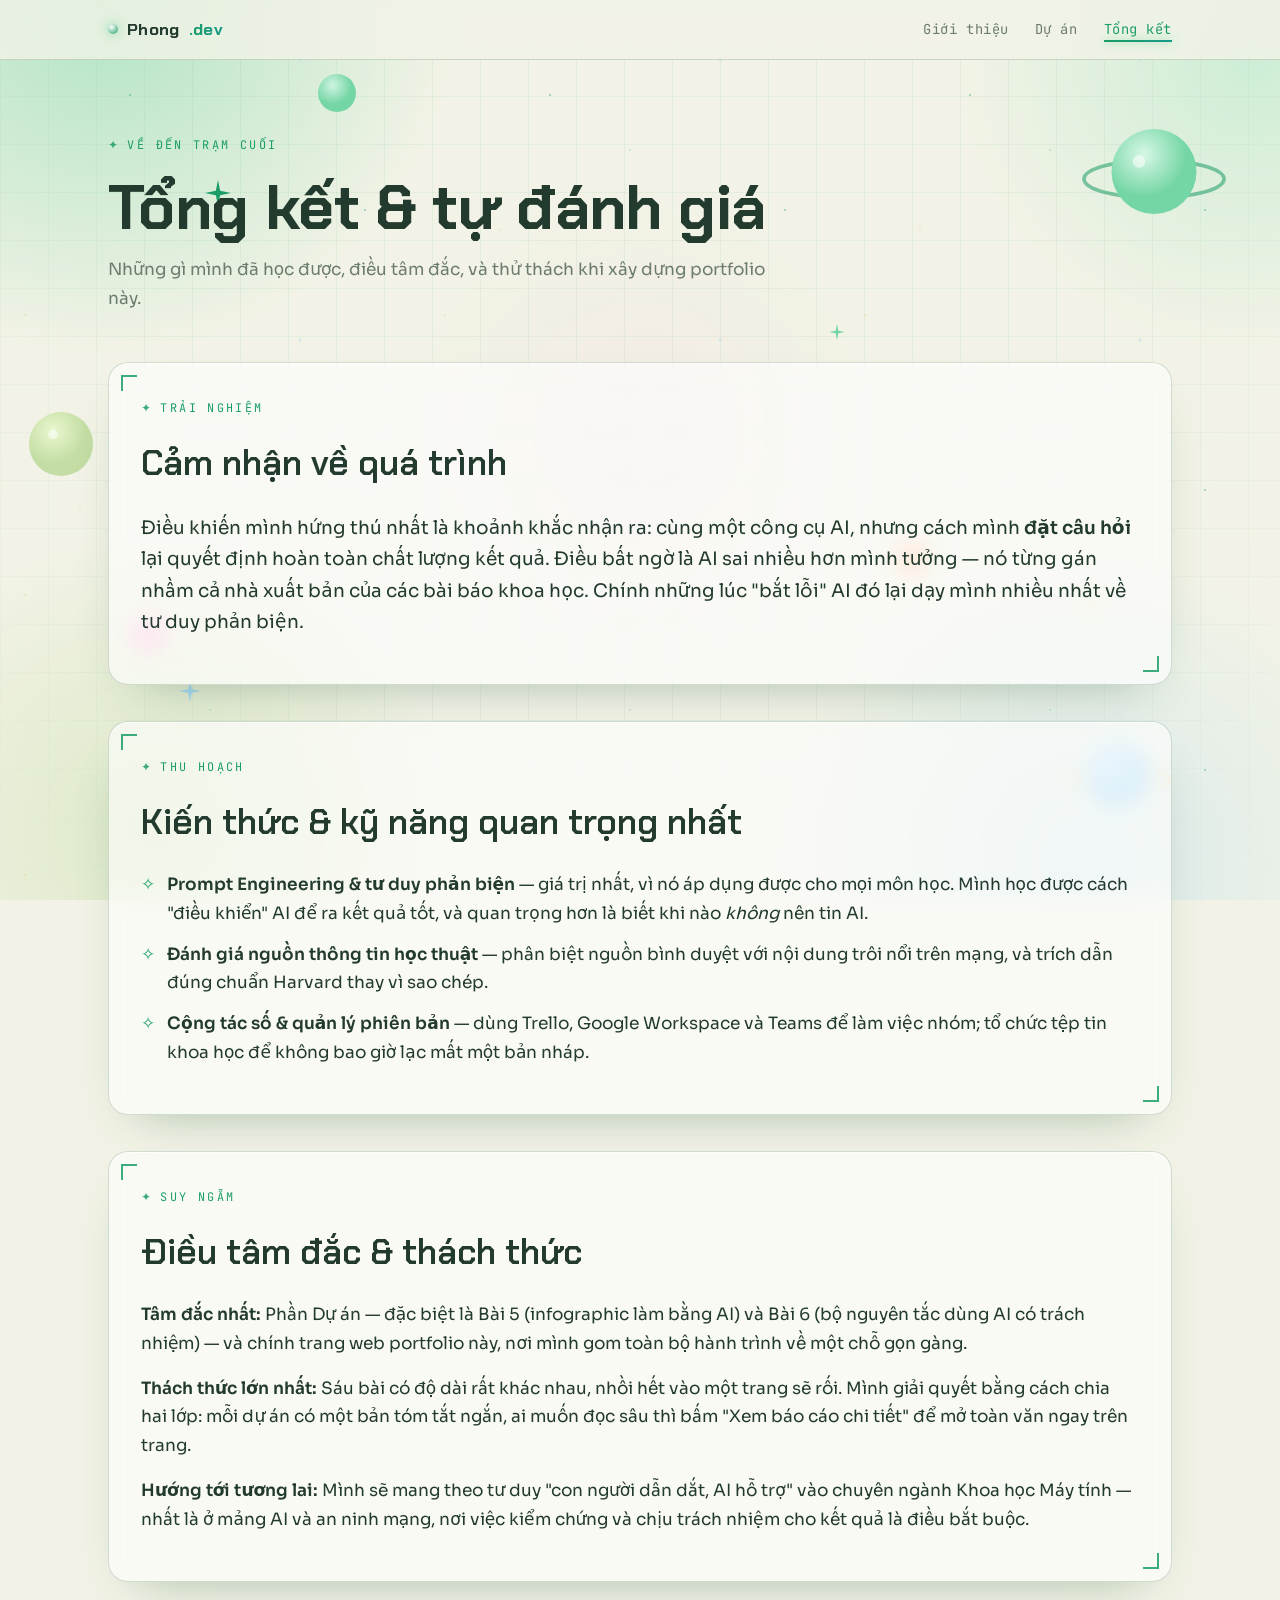
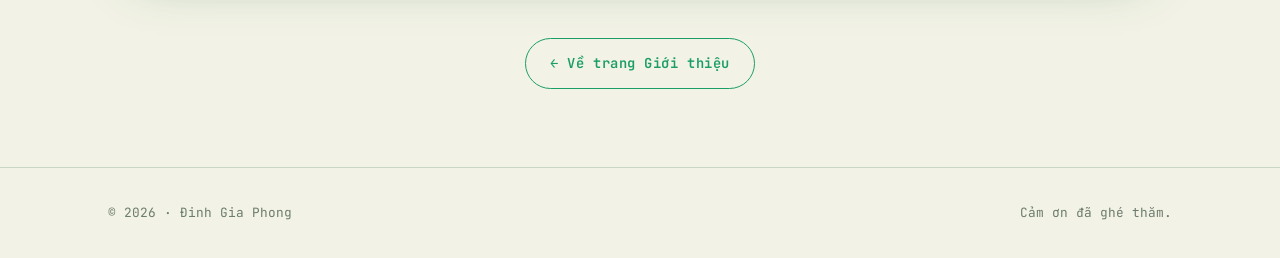
==== commit 68db6ae1: "Add files via upload" ====
--- a/conclusion.html
+++ b/conclusion.html
@@ -3,7 +3,7 @@
 <head>
 <meta charset="UTF-8" />
 <meta name="viewport" content="width=device-width, initial-scale=1.0" />
-<title>Tổng kết — [Tên của em]</title>
+<title>Tổng kết — Đinh Gia Phong</title>
 <link rel="preconnect" href="https://fonts.googleapis.com" />
 <link rel="preconnect" href="https://fonts.gstatic.com" crossorigin />
 <link href="https://fonts.googleapis.com/css2?family=Chakra+Petch:wght@400;500;600;700&family=Sora:wght@400;500;600;700&family=JetBrains+Mono:wght@400;500;600&display=swap" rel="stylesheet" />
@@ -28,7 +28,7 @@
 
 <header class="topbar">
   <nav class="nav">
-    <a class="brand" href="index.html"><span class="dot"></span>[Tên]<span>.dev</span></a>
+    <a class="brand" href="index.html"><span class="dot"></span>Phong<span>.dev</span></a>
     <ul class="nav-links">
       <li><a href="index.html">Giới thiệu</a></li>
       <li><a href="projects.html">Dự án</a></li>
@@ -45,7 +45,7 @@
 <section class="section">
   <div class="wrap"><div class="panel hud">
     <span class="kicker">Trải nghiệm</span><h2>Cảm nhận về quá trình</h2>
-    <p class="lead">[Trải nghiệm cá nhân khi làm dự án: điều gì khiến em hứng thú, điều gì khiến em bất ngờ?]</p>
+    <p class="lead">Điều khiến mình hứng thú nhất là khoảnh khắc nhận ra: cùng một công cụ AI, nhưng cách mình <strong>đặt câu hỏi</strong> lại quyết định hoàn toàn chất lượng kết quả. Điều bất ngờ là AI sai nhiều hơn mình tưởng — nó từng gán nhầm cả nhà xuất bản của các bài báo khoa học. Chính những lúc "bắt lỗi" AI đó lại dạy mình nhiều nhất về tư duy phản biện.</p>
   </div></div>
 </section>
 
@@ -53,9 +53,9 @@
   <div class="wrap"><div class="panel hud">
     <span class="kicker">Thu hoạch</span><h2>Kiến thức &amp; kỹ năng quan trọng nhất</h2>
     <ul>
-      <li>[Kỹ năng/kiến thức 1 giá trị nhất — và vì sao.]</li>
-      <li>[Kỹ năng/kiến thức 2.]</li>
-      <li>[Kỹ năng/kiến thức 3.]</li>
+      <li><strong>Prompt Engineering &amp; tư duy phản biện</strong> — giá trị nhất, vì nó áp dụng được cho mọi môn học. Mình học được cách "điều khiển" AI để ra kết quả tốt, và quan trọng hơn là biết khi nào <em>không</em> nên tin AI.</li>
+      <li><strong>Đánh giá nguồn thông tin học thuật</strong> — phân biệt nguồn bình duyệt với nội dung trôi nổi trên mạng, và trích dẫn đúng chuẩn Harvard thay vì sao chép.</li>
+      <li><strong>Cộng tác số &amp; quản lý phiên bản</strong> — dùng Trello, Google Workspace và Teams để làm việc nhóm; tổ chức tệp tin khoa học để không bao giờ lạc mất một bản nháp.</li>
     </ul>
   </div></div>
 </section>
@@ -63,9 +63,9 @@
 <section class="section">
   <div class="wrap"><div class="panel hud">
     <span class="kicker">Suy ngẫm</span><h2>Điều tâm đắc &amp; thách thức</h2>
-    <p><strong>Tâm đắc nhất:</strong> [Phần nào của portfolio em thấy hài lòng nhất?]</p>
-    <p><strong>Thách thức lớn nhất:</strong> [Khó khăn gì khi xây dựng portfolio, em vượt qua thế nào?]</p>
-    <p><strong>Hướng tới tương lai:</strong> [Em sẽ áp dụng những kỹ năng này ra sao sau này?]</p>
+    <p><strong>Tâm đắc nhất:</strong> Phần Dự án — đặc biệt là Bài 5 (infographic làm bằng AI) và Bài 6 (bộ nguyên tắc dùng AI có trách nhiệm) — và chính trang web portfolio này, nơi mình gom toàn bộ hành trình về một chỗ gọn gàng.</p>
+    <p><strong>Thách thức lớn nhất:</strong> Sáu bài có độ dài rất khác nhau, nhồi hết vào một trang sẽ rối. Mình giải quyết bằng cách chia hai lớp: mỗi dự án có một bản tóm tắt ngắn, ai muốn đọc sâu thì bấm "Xem báo cáo chi tiết" để mở toàn văn ngay trên trang.</p>
+    <p><strong>Hướng tới tương lai:</strong> Mình sẽ mang theo tư duy "con người dẫn dắt, AI hỗ trợ" vào chuyên ngành Khoa học Máy tính — nhất là ở mảng AI và an ninh mạng, nơi việc kiểm chứng và chịu trách nhiệm cho kết quả là điều bắt buộc.</p>
   </div></div>
 </section>
 
@@ -75,7 +75,7 @@
 
 <footer class="foot">
   <div class="wrap">
-    <span>© 2026 · [Tên của em]</span>
+    <span>© 2026 · Đinh Gia Phong</span>
     <span>Cảm ơn đã ghé thăm.</span>
   </div>
 </footer>
--- a/style.css
+++ b/style.css
@@ -140,4 +140,60 @@
 @keyframes rise{to{opacity:1;transform:translateY(0)}}
 @media (prefers-reduced-motion:reduce){.rise,.astro,.cosmos *{animation:none!important}.rise{opacity:1;transform:none}html{scroll-behavior:auto}}
 @media (max-width:720px){body{font-size:16px}.nav-links{gap:14px}.nav-links a{font-size:.74rem}.panel{padding:22px 20px}.project{grid-template-columns:1fr}.project .num{font-size:2.5rem}.project .body{grid-column:1}.hero{padding:60px 0 44px}.astro{width:92px}.gallery-art{grid-template-columns:repeat(2,1fr)}.gallery-art .span-2{grid-column:span 2}}
-@media print{body{background:#fff}body::before,body::after{display:none}.grid,.cosmos,.topbar,.hero-cta,.btn,.video,.astro{display:none!important}.panel{background:#fff;box-shadow:none;border:1px solid #ddd;backdrop-filter:none}.shot-empty{display:none}.project,.panel{break-inside:avoid}}+@media print{body{background:#fff}body::before,body::after{display:none}.grid,.cosmos,.topbar,.hero-cta,.btn,.video,.astro{display:none!important}.panel{background:#fff;box-shadow:none;border:1px solid #ddd;backdrop-filter:none}.shot-empty{display:none}.project,.panel{break-inside:avoid}}
+/* ============================================================
+   "XEM BÁO CÁO CHI TIẾT" — nút mở & cửa sổ modal
+   Dùng lại đúng hệ màu/font trong :root để khớp phong cách.
+   ============================================================ */
+.detail-btn{margin-top:24px;display:inline-flex;align-items:center;gap:9px;font-family:var(--mono);font-size:.84rem;letter-spacing:.04em;color:#11352A;background:linear-gradient(135deg,var(--green),var(--green-2));border:0;padding:12px 24px;border-radius:999px;font-weight:600;cursor:pointer;box-shadow:0 10px 26px -10px var(--glow);transition:transform .2s,box-shadow .2s}
+.detail-btn:hover{transform:translateY(-2px);box-shadow:0 16px 36px -8px var(--glow)}
+.detail-btn:active{transform:translateY(0)}
+
+.modal-overlay{position:fixed;inset:0;z-index:200;display:flex;align-items:flex-start;justify-content:center;padding:48px 20px;background:rgba(23,40,30,.55);backdrop-filter:blur(9px);-webkit-backdrop-filter:blur(9px);opacity:0;visibility:hidden;transition:opacity .28s ease,visibility .28s ease;overflow-y:auto}
+.modal-overlay.open{opacity:1;visibility:visible}
+.modal{max-width:880px;width:100%;margin:auto;background:linear-gradient(180deg,var(--cream-2),var(--cream));border:1px solid var(--panel-brd);border-radius:22px;box-shadow:0 40px 90px -40px rgba(20,50,35,.7),inset 0 1px 0 rgba(255,255,255,.7);padding:40px 42px;position:relative;transform:translateY(18px) scale(.985);transition:transform .32s cubic-bezier(.2,.7,.3,1)}
+.modal-overlay.open .modal{transform:translateY(0) scale(1)}
+.modal::before,.modal::after{content:"";position:absolute;width:18px;height:18px;border:2px solid var(--c-green);opacity:.7}
+.modal::before{top:14px;left:14px;border-right:0;border-bottom:0}
+.modal::after{bottom:14px;right:14px;border-left:0;border-top:0}
+.modal-close{position:absolute;top:16px;right:18px;width:40px;height:40px;border-radius:50%;border:1.5px solid var(--panel-brd);background:rgba(116,214,164,.18);color:var(--c-green);font-size:1.55rem;line-height:1;cursor:pointer;display:grid;place-items:center;transition:background .2s,transform .25s;z-index:3}
+.modal-close:hover{background:rgba(116,214,164,.34);transform:rotate(90deg)}
+
+.modal h2{font-family:var(--display);font-weight:700;font-size:clamp(1.5rem,3.4vw,2.05rem);margin:10px 44px 20px 0;line-height:1.14}
+.modal-body{font-size:.97rem;color:var(--ink)}
+.modal-body h3{font-family:var(--display);font-weight:600;font-size:1.18rem;color:var(--ink);margin:26px 0 10px;padding-top:18px;border-top:1px solid var(--line)}
+.modal-body h4{font-family:var(--mono);font-size:.78rem;letter-spacing:.12em;text-transform:uppercase;color:var(--c-green);margin:20px 0 8px}
+.modal-body p{margin-bottom:13px}
+.modal-body ul{list-style:none;margin:8px 0 14px}
+.modal-body li{position:relative;padding-left:24px;margin-bottom:9px}
+.modal-body li::before{content:"✧";position:absolute;left:0;color:var(--c-green)}
+.modal-body code{font-family:var(--mono);font-size:.85em;background:rgba(116,214,164,.2);padding:1px 6px;border-radius:5px;color:#13503A}
+.modal-body .code{font-family:var(--mono);font-size:.82rem;background:#1E3329;color:#DCF4E6;padding:15px 17px;border-radius:12px;border:1px solid var(--panel-brd);overflow-x:auto;margin:10px 0 16px;line-height:1.65;white-space:pre}
+.modal-body strong{color:var(--ink);font-weight:600}
+
+.modal-table-wrap{overflow-x:auto;border-radius:12px;margin:12px 0 18px}
+.modal-body table{width:100%;border-collapse:collapse;font-size:.84rem;min-width:520px}
+.modal-body th,.modal-body td{border:1px solid var(--panel-brd);padding:9px 11px;text-align:left;vertical-align:top}
+.modal-body th{background:rgba(116,214,164,.24);font-family:var(--mono);font-size:.7rem;letter-spacing:.05em;text-transform:uppercase;color:var(--ink);white-space:nowrap}
+.modal-body tbody tr:nth-child(even) td{background:rgba(255,255,255,.55)}
+
+.modal-note{font-family:var(--mono);font-size:.75rem;line-height:1.6;color:var(--ink-soft);background:rgba(169,218,244,.18);border-left:3px solid var(--c-sky);padding:11px 15px;border-radius:0 10px 10px 0;margin:16px 0 0}
+.pdf-btn{margin-top:26px;display:inline-flex;align-items:center;gap:10px;font-family:var(--mono);font-size:.82rem;color:var(--c-green);background:transparent;border:1.5px solid var(--c-green);padding:11px 22px;border-radius:999px;text-decoration:none;font-weight:600;transition:background .2s}
+.pdf-btn:hover{background:rgba(116,214,164,.16)}
+
+body.modal-open{overflow:hidden}
+.modal::-webkit-scrollbar,.modal-overlay::-webkit-scrollbar{width:10px}
+.modal-overlay::-webkit-scrollbar-thumb{background:rgba(116,214,164,.5);border-radius:99px}
+
+@media (max-width:720px){
+  .modal{padding:30px 22px}
+  .modal-overlay{padding:24px 12px}
+  .modal h2{margin-right:40px}
+}
+@media (prefers-reduced-motion:reduce){
+  .modal,.modal-close{transition:none!important}
+  .modal{transform:none!important}
+}
+@media print{
+  .modal-overlay,.detail-btn{display:none!important}
+}
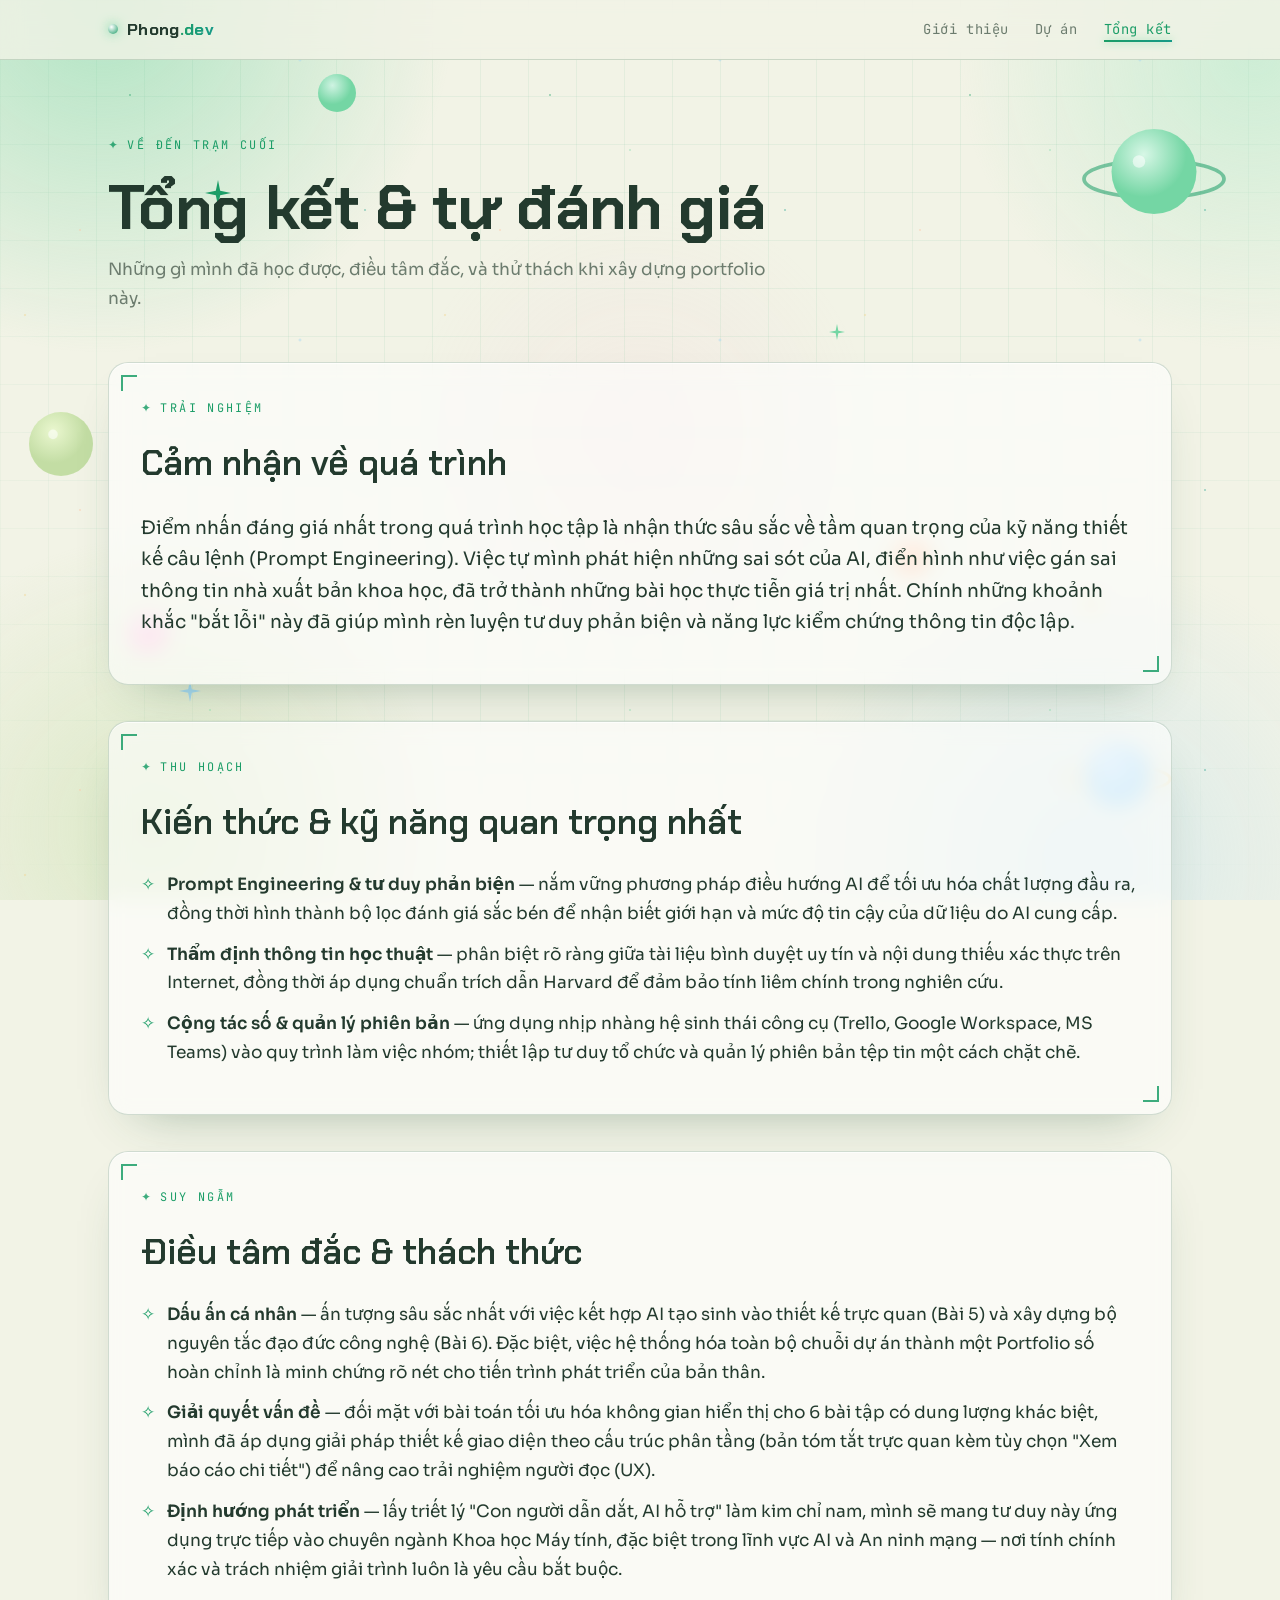
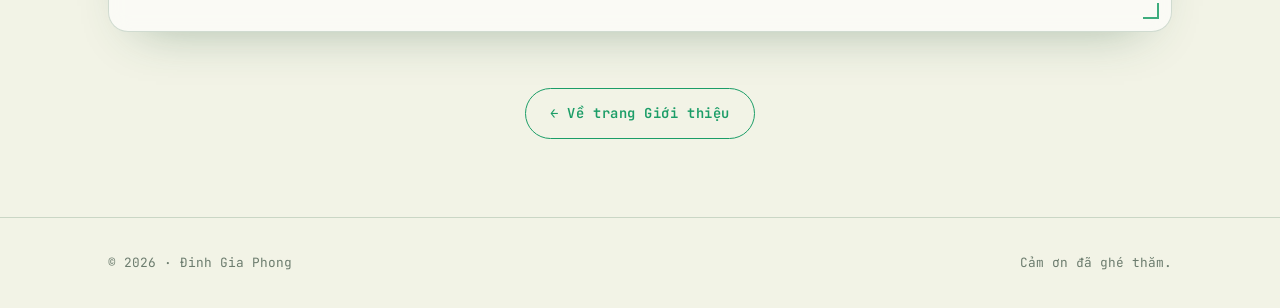
==== commit 38686226: "Add files via upload" ====
--- a/conclusion.html
+++ b/conclusion.html
@@ -45,7 +45,7 @@
 <section class="section">
   <div class="wrap"><div class="panel hud">
     <span class="kicker">Trải nghiệm</span><h2>Cảm nhận về quá trình</h2>
-    <p class="lead">Điều khiến mình hứng thú nhất là khoảnh khắc nhận ra: cùng một công cụ AI, nhưng cách mình <strong>đặt câu hỏi</strong> lại quyết định hoàn toàn chất lượng kết quả. Điều bất ngờ là AI sai nhiều hơn mình tưởng — nó từng gán nhầm cả nhà xuất bản của các bài báo khoa học. Chính những lúc "bắt lỗi" AI đó lại dạy mình nhiều nhất về tư duy phản biện.</p>
+    <p class="lead">Điểm nhấn đáng giá nhất trong quá trình học tập là nhận thức sâu sắc về tầm quan trọng của kỹ năng thiết kế câu lệnh (Prompt Engineering). Việc tự mình phát hiện những sai sót của AI, điển hình như việc gán sai thông tin nhà xuất bản khoa học, đã trở thành những bài học thực tiễn giá trị nhất. Chính những khoảnh khắc "bắt lỗi" này đã giúp mình rèn luyện tư duy phản biện và năng lực kiểm chứng thông tin độc lập.</p>
   </div></div>
 </section>
 
@@ -53,9 +53,9 @@
   <div class="wrap"><div class="panel hud">
     <span class="kicker">Thu hoạch</span><h2>Kiến thức &amp; kỹ năng quan trọng nhất</h2>
     <ul>
-      <li><strong>Prompt Engineering &amp; tư duy phản biện</strong> — giá trị nhất, vì nó áp dụng được cho mọi môn học. Mình học được cách "điều khiển" AI để ra kết quả tốt, và quan trọng hơn là biết khi nào <em>không</em> nên tin AI.</li>
-      <li><strong>Đánh giá nguồn thông tin học thuật</strong> — phân biệt nguồn bình duyệt với nội dung trôi nổi trên mạng, và trích dẫn đúng chuẩn Harvard thay vì sao chép.</li>
-      <li><strong>Cộng tác số &amp; quản lý phiên bản</strong> — dùng Trello, Google Workspace và Teams để làm việc nhóm; tổ chức tệp tin khoa học để không bao giờ lạc mất một bản nháp.</li>
+      <li><strong>Prompt Engineering &amp; tư duy phản biện</strong> — nắm vững phương pháp điều hướng AI để tối ưu hóa chất lượng đầu ra, đồng thời hình thành bộ lọc đánh giá sắc bén để nhận biết giới hạn và mức độ tin cậy của dữ liệu do AI cung cấp.</li>
+      <li><strong>Thẩm định thông tin học thuật</strong> — phân biệt rõ ràng giữa tài liệu bình duyệt uy tín và nội dung thiếu xác thực trên Internet, đồng thời áp dụng chuẩn trích dẫn Harvard để đảm bảo tính liêm chính trong nghiên cứu.</li>
+      <li><strong>Cộng tác số &amp; quản lý phiên bản</strong> — ứng dụng nhịp nhàng hệ sinh thái công cụ (Trello, Google Workspace, MS Teams) vào quy trình làm việc nhóm; thiết lập tư duy tổ chức và quản lý phiên bản tệp tin một cách chặt chẽ.</li>
     </ul>
   </div></div>
 </section>
@@ -63,9 +63,11 @@
 <section class="section">
   <div class="wrap"><div class="panel hud">
     <span class="kicker">Suy ngẫm</span><h2>Điều tâm đắc &amp; thách thức</h2>
-    <p><strong>Tâm đắc nhất:</strong> Phần Dự án — đặc biệt là Bài 5 (infographic làm bằng AI) và Bài 6 (bộ nguyên tắc dùng AI có trách nhiệm) — và chính trang web portfolio này, nơi mình gom toàn bộ hành trình về một chỗ gọn gàng.</p>
-    <p><strong>Thách thức lớn nhất:</strong> Sáu bài có độ dài rất khác nhau, nhồi hết vào một trang sẽ rối. Mình giải quyết bằng cách chia hai lớp: mỗi dự án có một bản tóm tắt ngắn, ai muốn đọc sâu thì bấm "Xem báo cáo chi tiết" để mở toàn văn ngay trên trang.</p>
-    <p><strong>Hướng tới tương lai:</strong> Mình sẽ mang theo tư duy "con người dẫn dắt, AI hỗ trợ" vào chuyên ngành Khoa học Máy tính — nhất là ở mảng AI và an ninh mạng, nơi việc kiểm chứng và chịu trách nhiệm cho kết quả là điều bắt buộc.</p>
+    <ul>
+      <li><strong>Dấu ấn cá nhân</strong> — ấn tượng sâu sắc nhất với việc kết hợp AI tạo sinh vào thiết kế trực quan (Bài 5) và xây dựng bộ nguyên tắc đạo đức công nghệ (Bài 6). Đặc biệt, việc hệ thống hóa toàn bộ chuỗi dự án thành một Portfolio số hoàn chỉnh là minh chứng rõ nét cho tiến trình phát triển của bản thân.</li>
+      <li><strong>Giải quyết vấn đề</strong> — đối mặt với bài toán tối ưu hóa không gian hiển thị cho 6 bài tập có dung lượng khác biệt, mình đã áp dụng giải pháp thiết kế giao diện theo cấu trúc phân tầng (bản tóm tắt trực quan kèm tùy chọn "Xem báo cáo chi tiết") để nâng cao trải nghiệm người đọc (UX).</li>
+      <li><strong>Định hướng phát triển</strong> — lấy triết lý "Con người dẫn dắt, AI hỗ trợ" làm kim chỉ nam, mình sẽ mang tư duy này ứng dụng trực tiếp vào chuyên ngành Khoa học Máy tính, đặc biệt trong lĩnh vực AI và An ninh mạng — nơi tính chính xác và trách nhiệm giải trình luôn là yêu cầu bắt buộc.</li>
+    </ul>
   </div></div>
 </section>
 
--- a/style.css
+++ b/style.css
@@ -62,8 +62,8 @@
 
 .topbar{position:sticky;top:0;z-index:30;background:rgba(242,243,230,.8);backdrop-filter:blur(12px);border-bottom:1px solid var(--panel-brd)}
 .nav{max-width:var(--maxw);margin:0 auto;padding:15px 28px;display:flex;align-items:center;justify-content:space-between}
-.brand{font-family:var(--display);font-weight:700;font-size:1.05rem;color:var(--ink);text-decoration:none;letter-spacing:.02em;display:inline-flex;align-items:center;gap:9px}
-.brand .dot{width:10px;height:10px;border-radius:50%;background:radial-gradient(circle at 35% 30%,#fff,var(--c-green));box-shadow:0 0 12px var(--green-2);animation:pulse 2.4s ease-in-out infinite}
+.brand{font-family:var(--display);font-weight:700;font-size:1.05rem;color:var(--ink);text-decoration:none;letter-spacing:.02em;display:inline-flex;align-items:center}
+.brand .dot{width:10px;height:10px;border-radius:50%;margin-right:9px;background:radial-gradient(circle at 35% 30%,#fff,var(--c-green));box-shadow:0 0 12px var(--green-2);animation:pulse 2.4s ease-in-out infinite}
 .brand span{background:linear-gradient(90deg,var(--c-green),var(--c-teal));-webkit-background-clip:text;background-clip:text;color:transparent}
 @keyframes pulse{0%,100%{opacity:1}50%{opacity:.4}}
 .nav-links{display:flex;gap:26px;list-style:none}
@@ -117,6 +117,9 @@
 .gallery{display:grid;grid-template-columns:repeat(auto-fit,minmax(190px,1fr));gap:14px;margin:14px 0 6px}
 .gallery-art{display:grid;grid-template-columns:repeat(4,1fr);grid-auto-rows:130px;gap:14px;margin:14px 0 6px}
 .gallery-art .span-2{grid-column:span 2}.gallery-art .row-2{grid-row:span 2}
+.gallery-stack{display:grid;grid-template-columns:1fr;gap:16px;margin:14px 0 6px}
+.gallery-stack .shot img{height:auto;object-fit:contain}
+.gallery-stack.tidy .shot{max-width:500px;margin-inline:auto}
 .shot{position:relative;overflow:hidden;border-radius:14px;border:1px solid var(--panel-brd);background:var(--cream-2)}
 .shot img{width:100%;height:100%;object-fit:cover;display:block;transition:transform .5s cubic-bezier(.2,.7,.3,1)}
 .shot:hover img{transform:scale(1.06)}
@@ -125,6 +128,27 @@
 .shot figcaption{position:absolute;left:0;right:0;bottom:0;padding:8px 12px;font-family:var(--mono);font-size:.72rem;color:#fff;background:linear-gradient(180deg,transparent,rgba(30,51,41,.82))}
 .shot-empty{border:1.5px dashed var(--c-green);border-radius:14px;background:rgba(116,214,164,.1);display:grid;place-items:center;text-align:center;min-height:150px;padding:18px;font-family:var(--mono);font-size:.78rem;color:var(--ink-soft)}
 .shot-empty span{color:var(--c-green);display:block;font-size:1.4rem;margin-bottom:6px}
+/* Bài 5 — bảng sáng tạo: ảnh sản phẩm dọc (hero, không cắt) + lưới ảnh quá trình */
+.art-board{display:grid;grid-template-columns:300px 1fr;gap:16px;margin:14px 0 6px;align-items:start}
+.art-hero{margin:0}
+.art-hero img{height:auto;object-fit:contain}
+.proc-grid{display:grid;grid-template-columns:1fr 1fr;gap:14px}
+.proc-grid .shot{height:168px}
+.proc-grid .shot img{object-fit:contain}
+.proc-grid .shot figcaption{font-size:.68rem}
+@media (max-width:720px){.art-board{grid-template-columns:1fr}.art-hero{max-width:300px;margin:0 auto}}
+/* Bài 6 — infographic dọc cao + 3 trụ cột bên cạnh */
+.art-board.b6{grid-template-columns:232px 1fr}
+.b6-side .b6-tag{font-family:var(--mono);font-size:.72rem;letter-spacing:.12em;text-transform:uppercase;color:var(--c-green);display:block;margin-bottom:8px}
+.b6-side ul{list-style:none;margin:0 0 14px}
+.b6-side li{position:relative;padding-left:22px;margin-bottom:10px;font-size:.96rem}
+.b6-side li::before{content:"✦";position:absolute;left:0;color:var(--c-green)}
+.b6-slogan{font-family:var(--display);font-weight:600;font-size:1.02rem;line-height:1.3;color:var(--ink);background:rgba(116,214,164,.16);border-left:3px solid var(--c-green);border-radius:0 12px 12px 0;padding:12px 16px;margin:0}
+@media (max-width:720px){.art-board.b6{grid-template-columns:1fr}}
+/* Ảnh minh chứng bên trong modal */
+.modal-fig{margin:14px 0 16px}
+.modal-fig img{width:100%;display:block;border-radius:12px;border:1px solid var(--panel-brd)}
+.modal-fig figcaption{font-family:var(--mono);font-size:.74rem;color:var(--ink-soft);margin-top:8px;line-height:1.55}
 .video{position:relative;width:100%;aspect-ratio:16/9;border-radius:14px;overflow:hidden;border:1px solid var(--panel-brd);margin:12px 0}
 .video iframe{position:absolute;inset:0;width:100%;height:100%;border:0}
 
@@ -196,4 +220,44 @@
 }
 @media print{
   .modal-overlay,.detail-btn{display:none!important}
-}+}
+
+/* ============================================================
+   VÉ DU HÀNH (boarding pass) + 2 cột Điểm mạnh/Sở thích — trang chủ
+   ============================================================ */
+.ticket{display:flex;background:var(--panel);border:1px solid var(--panel-brd);border-radius:20px;backdrop-filter:blur(10px);-webkit-backdrop-filter:blur(10px);box-shadow:0 22px 50px -30px rgba(40,90,60,.45),inset 0 1px 0 rgba(255,255,255,.7);overflow:hidden;position:relative;margin-top:6px}
+.ticket-main{flex:1;min-width:0;padding:24px 28px}
+.ticket-head{display:flex;justify-content:space-between;align-items:center;gap:10px;padding-bottom:14px;margin-bottom:18px;border-bottom:1px dashed var(--panel-brd)}
+.t-name{font-family:var(--mono);font-size:.74rem;letter-spacing:.16em;text-transform:uppercase;color:var(--c-green)}
+.t-code{font-family:var(--mono);font-size:.72rem;letter-spacing:.1em;color:var(--ink-soft);white-space:nowrap}
+.ticket-body{display:flex;gap:22px}
+.id-photo{width:108px;height:132px;flex:none;border:1.5px dashed var(--c-green);border-radius:12px;background:rgba(116,214,164,.1);display:flex;flex-direction:column;align-items:center;justify-content:center;text-align:center;font-family:var(--mono);font-size:.72rem;color:var(--ink-soft);overflow:hidden}
+.id-photo span{font-size:1.5rem;color:var(--c-green);margin-bottom:4px;line-height:1}
+.id-photo img{width:100%;height:100%;object-fit:cover}
+.t-fields{flex:1;min-width:0;display:grid;grid-template-columns:1fr 1fr;gap:15px 22px;align-content:center}
+.t-field .k{font-family:var(--mono);font-size:.66rem;letter-spacing:.1em;text-transform:uppercase;color:var(--ink-soft);margin-bottom:3px}
+.t-field .v{font-family:var(--display);font-weight:600;font-size:1.02rem;color:var(--ink);line-height:1.15}
+.ticket-stub{flex:0 0 104px;border-left:2px dashed var(--panel-brd);padding:22px 12px;display:flex;flex-direction:column;align-items:center;justify-content:space-between;gap:12px;background:rgba(116,214,164,.08);text-align:center}
+.ticket-stub .k{font-family:var(--mono);font-size:.58rem;letter-spacing:.1em;text-transform:uppercase;color:var(--ink-soft)}
+.ticket-stub .v{font-family:var(--display);font-weight:700;font-size:1.3rem;color:var(--c-green);line-height:1}
+.barcode{display:flex;gap:2px;align-items:flex-end;height:36px}
+.barcode i{width:2px;height:100%;background:var(--ink);display:block}
+.barcode .b1{width:1px}.barcode .b3{width:3px}
+.stub-id{font-family:var(--mono);font-size:.58rem;letter-spacing:.06em;color:var(--ink-soft)}
+.ticket-note{margin-top:18px;color:var(--ink-soft);font-size:1.04rem}
+.ticket-note strong{color:var(--ink)}
+
+.duo{display:grid;grid-template-columns:1fr 1fr;gap:22px;margin-top:6px}
+.duo .panel{padding:24px 28px}
+.duo ul{margin:8px 0 0;list-style:none}
+
+@media (max-width:720px){
+  .ticket{flex-direction:column}
+  .ticket-main{padding:20px 18px}
+  .ticket-body{flex-direction:column;align-items:center}
+  .t-fields{width:100%}
+  .ticket-stub{flex-direction:row;border-left:0;border-top:2px dashed var(--panel-brd);padding:14px 16px;gap:14px}
+  .barcode{height:28px}
+  .duo{grid-template-columns:1fr}
+}
+@media print{.ticket{background:#fff!important;box-shadow:none;backdrop-filter:none;break-inside:avoid}}
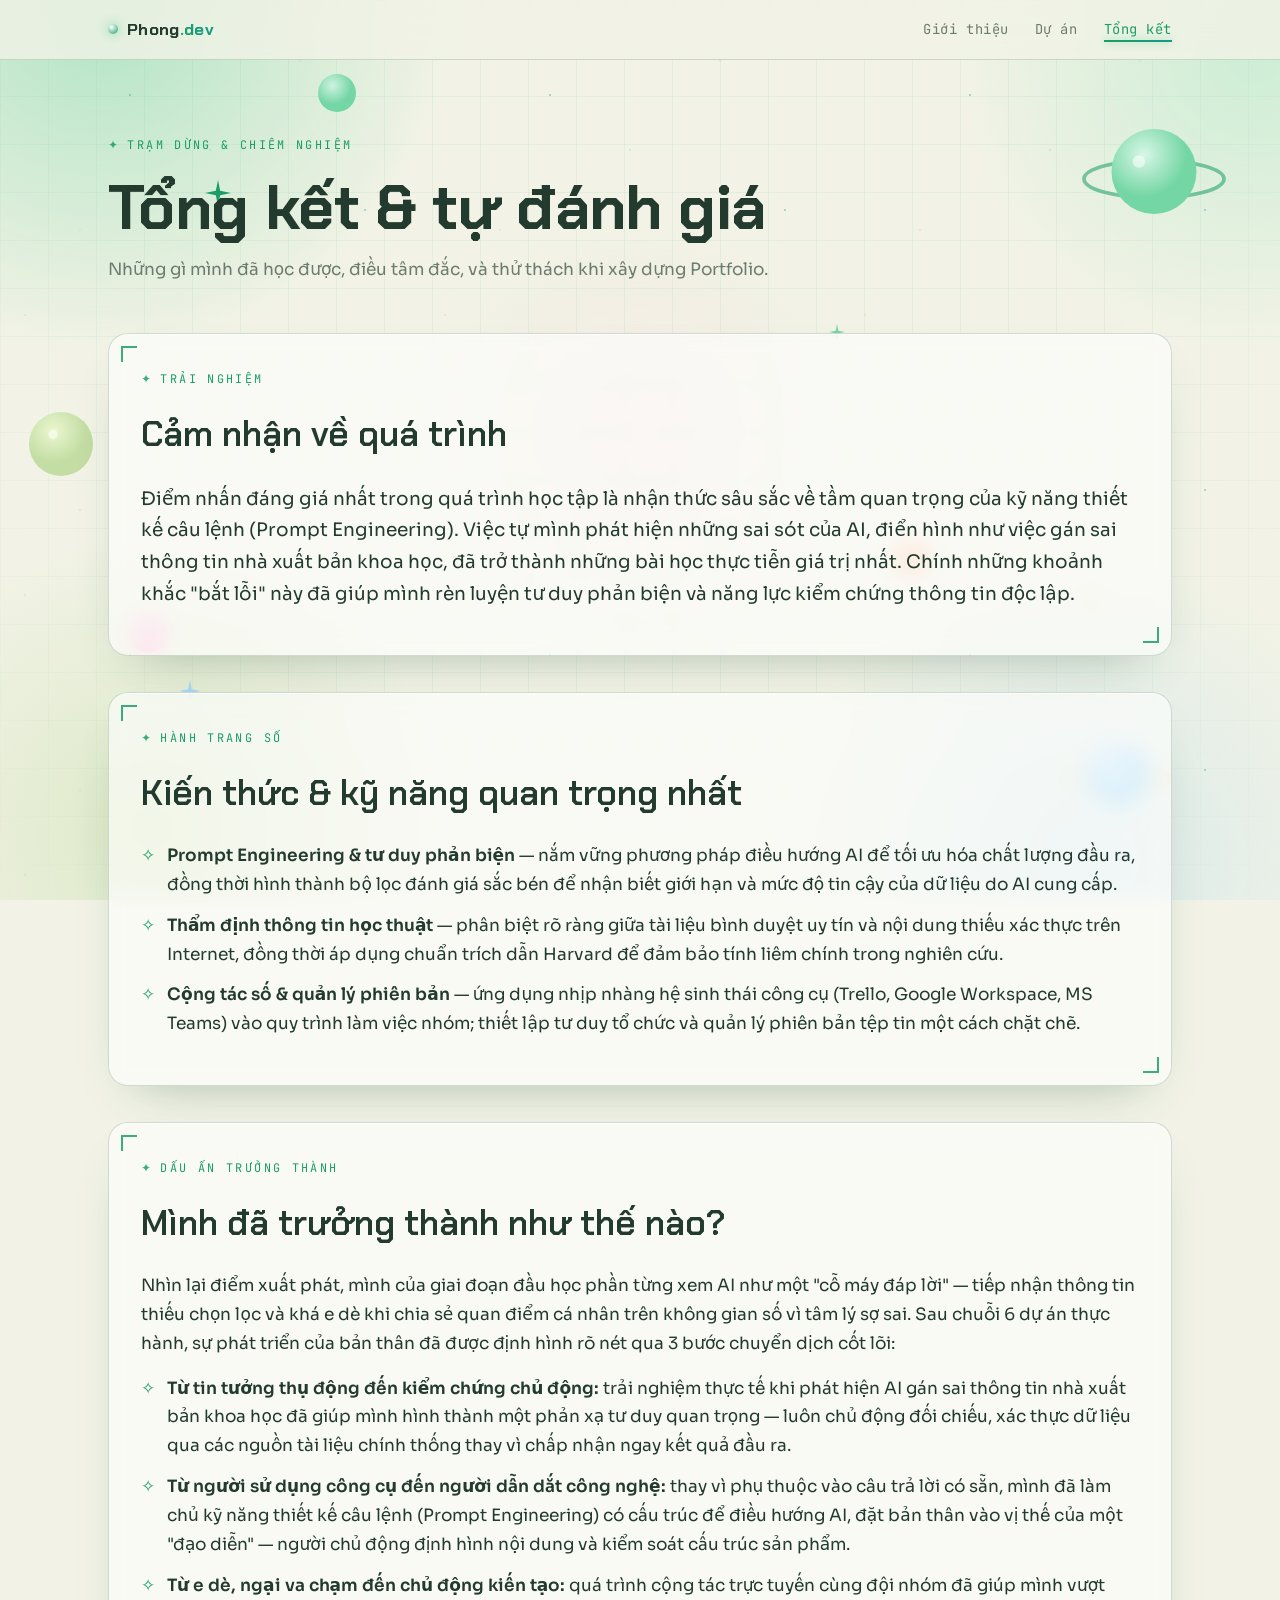
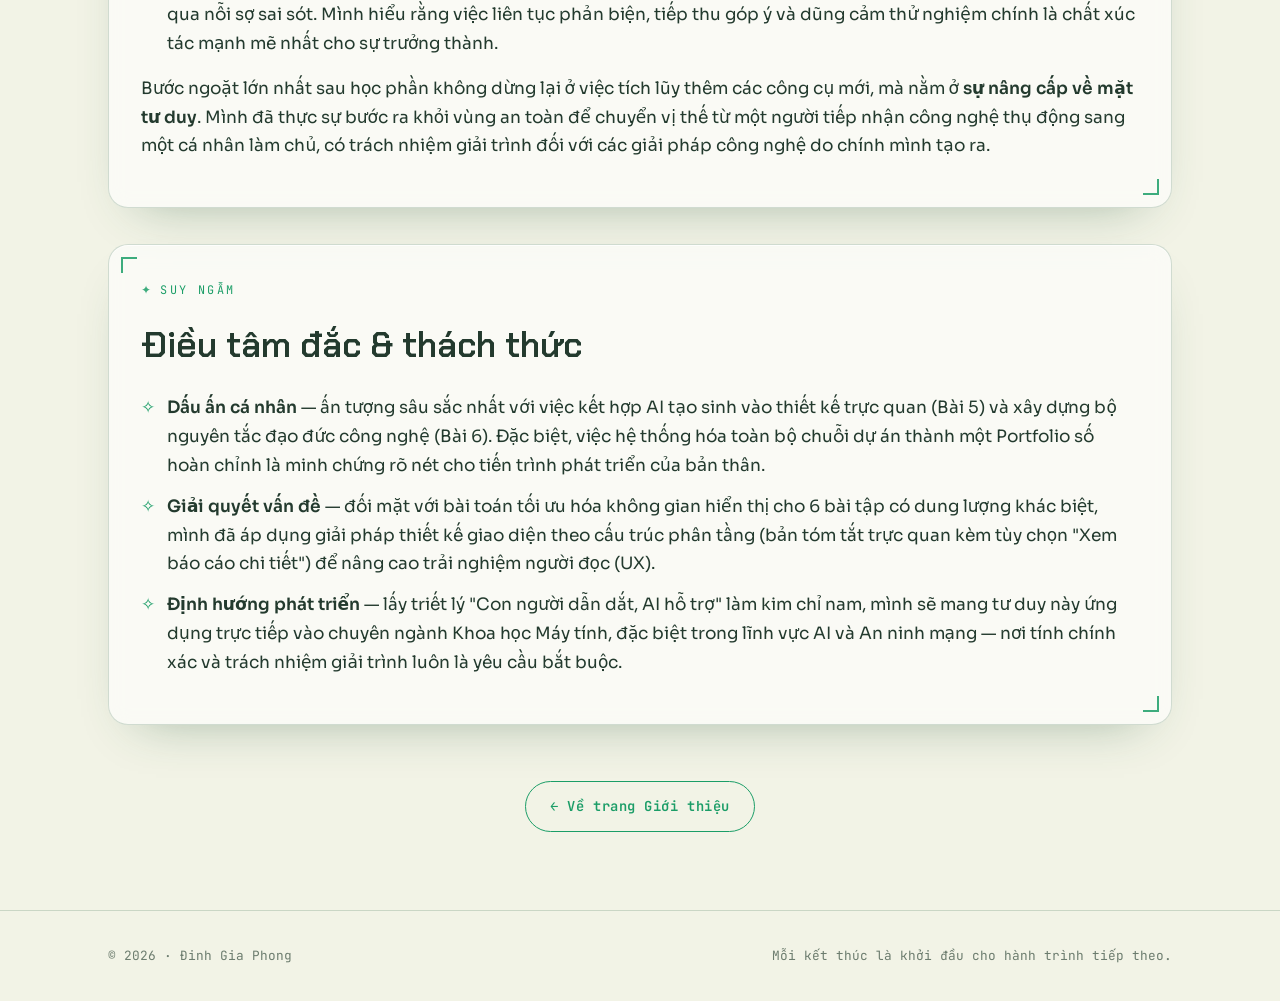
==== commit 1d5fda78: "Add files via upload" ====
--- a/conclusion.html
+++ b/conclusion.html
@@ -38,8 +38,8 @@
 </header>
 
 <section class="page-head">
-  <div class="wrap"><span class="kicker">Về đến trạm cuối</span><h1>Tổng kết &amp; tự đánh giá</h1>
-  <p>Những gì mình đã học được, điều tâm đắc, và thử thách khi xây dựng portfolio này.</p></div>
+  <div class="wrap"><span class="kicker">Trạm dừng  &amp; chiêm nghiệm</span><h1>Tổng kết &amp; tự đánh giá</h1>
+  <p>Những gì mình đã học được, điều tâm đắc, và thử thách khi xây dựng Portfolio.</p></div>
 </section>
 
 <section class="section">
@@ -51,12 +51,25 @@
 
 <section class="section">
   <div class="wrap"><div class="panel hud">
-    <span class="kicker">Thu hoạch</span><h2>Kiến thức &amp; kỹ năng quan trọng nhất</h2>
+    <span class="kicker">Hành trang số</span><h2>Kiến thức &amp; kỹ năng quan trọng nhất</h2>
     <ul>
       <li><strong>Prompt Engineering &amp; tư duy phản biện</strong> — nắm vững phương pháp điều hướng AI để tối ưu hóa chất lượng đầu ra, đồng thời hình thành bộ lọc đánh giá sắc bén để nhận biết giới hạn và mức độ tin cậy của dữ liệu do AI cung cấp.</li>
       <li><strong>Thẩm định thông tin học thuật</strong> — phân biệt rõ ràng giữa tài liệu bình duyệt uy tín và nội dung thiếu xác thực trên Internet, đồng thời áp dụng chuẩn trích dẫn Harvard để đảm bảo tính liêm chính trong nghiên cứu.</li>
       <li><strong>Cộng tác số &amp; quản lý phiên bản</strong> — ứng dụng nhịp nhàng hệ sinh thái công cụ (Trello, Google Workspace, MS Teams) vào quy trình làm việc nhóm; thiết lập tư duy tổ chức và quản lý phiên bản tệp tin một cách chặt chẽ.</li>
     </ul>
+  </div></div>
+</section>
+
+<section class="section">
+  <div class="wrap"><div class="panel hud">
+    <span class="kicker">Dấu ấn trưởng thành</span><h2>Mình đã trưởng thành như thế nào?</h2>
+    <p>Nhìn lại điểm xuất phát, mình của giai đoạn đầu học phần từng xem AI như một "cỗ máy đáp lời" — tiếp nhận thông tin thiếu chọn lọc và khá e dè khi chia sẻ quan điểm cá nhân trên không gian số vì tâm lý sợ sai. Sau chuỗi 6 dự án thực hành, sự phát triển của bản thân đã được định hình rõ nét qua 3 bước chuyển dịch cốt lõi:</p>
+    <ul>
+      <li><strong>Từ tin tưởng thụ động đến kiểm chứng chủ động:</strong> trải nghiệm thực tế khi phát hiện AI gán sai thông tin nhà xuất bản khoa học đã giúp mình hình thành một phản xạ tư duy quan trọng — luôn chủ động đối chiếu, xác thực dữ liệu qua các nguồn tài liệu chính thống thay vì chấp nhận ngay kết quả đầu ra.</li>
+      <li><strong>Từ người sử dụng công cụ đến người dẫn dắt công nghệ:</strong> thay vì phụ thuộc vào câu trả lời có sẵn, mình đã làm chủ kỹ năng thiết kế câu lệnh (Prompt Engineering) có cấu trúc để điều hướng AI, đặt bản thân vào vị thế của một "đạo diễn" — người chủ động định hình nội dung và kiểm soát cấu trúc sản phẩm.</li>
+      <li><strong>Từ e dè, ngại va chạm đến chủ động kiến tạo:</strong> quá trình cộng tác trực tuyến cùng đội nhóm đã giúp mình vượt qua nỗi sợ sai sót. Mình hiểu rằng việc liên tục phản biện, tiếp thu góp ý và dũng cảm thử nghiệm chính là chất xúc tác mạnh mẽ nhất cho sự trưởng thành.</li>
+    </ul>
+    <p>Bước ngoặt lớn nhất sau học phần không dừng lại ở việc tích lũy thêm các công cụ mới, mà nằm ở <strong>sự nâng cấp về mặt tư duy</strong>. Mình đã thực sự bước ra khỏi vùng an toàn để chuyển vị thế từ một người tiếp nhận công nghệ thụ động sang một cá nhân làm chủ, có trách nhiệm giải trình đối với các giải pháp công nghệ do chính mình tạo ra.</p>
   </div></div>
 </section>
 
@@ -78,7 +91,7 @@
 <footer class="foot">
   <div class="wrap">
     <span>© 2026 · Đinh Gia Phong</span>
-    <span>Cảm ơn đã ghé thăm.</span>
+    <span>Mỗi kết thúc là khởi đầu cho hành trình tiếp theo.</span>
   </div>
 </footer>
 
--- a/style.css
+++ b/style.css
@@ -112,7 +112,7 @@
 .reflect{margin-top:24px;padding:20px 24px;background:rgba(116,214,164,.16);border:1px solid var(--panel-brd);border-left:3px solid var(--c-green);border-radius:0 14px 14px 0}
 .reflect .label{font-family:var(--mono);font-size:.72rem;letter-spacing:.16em;text-transform:uppercase;color:var(--c-green);display:block;margin-bottom:8px}
 .reflect p{margin-bottom:0;font-size:.98rem}
-.code{font-family:var(--mono);font-size:.86rem;background:#1E3329;color:#DCF4E6;padding:16px 18px;border-radius:12px;border:1px solid var(--panel-brd);overflow-x:auto;margin:10px 0 16px;line-height:1.6}
+.code{font-family:var(--mono);font-size:.86rem;background:#1E3329;color:#DCF4E6;padding:16px 18px;border-radius:12px;border:1px solid var(--panel-brd);overflow-x:auto;margin:10px 0 16px;line-height:1.6;white-space:pre-wrap;word-break:break-word}
 
 .gallery{display:grid;grid-template-columns:repeat(auto-fit,minmax(190px,1fr));gap:14px;margin:14px 0 6px}
 .gallery-art{display:grid;grid-template-columns:repeat(4,1fr);grid-auto-rows:130px;gap:14px;margin:14px 0 6px}
